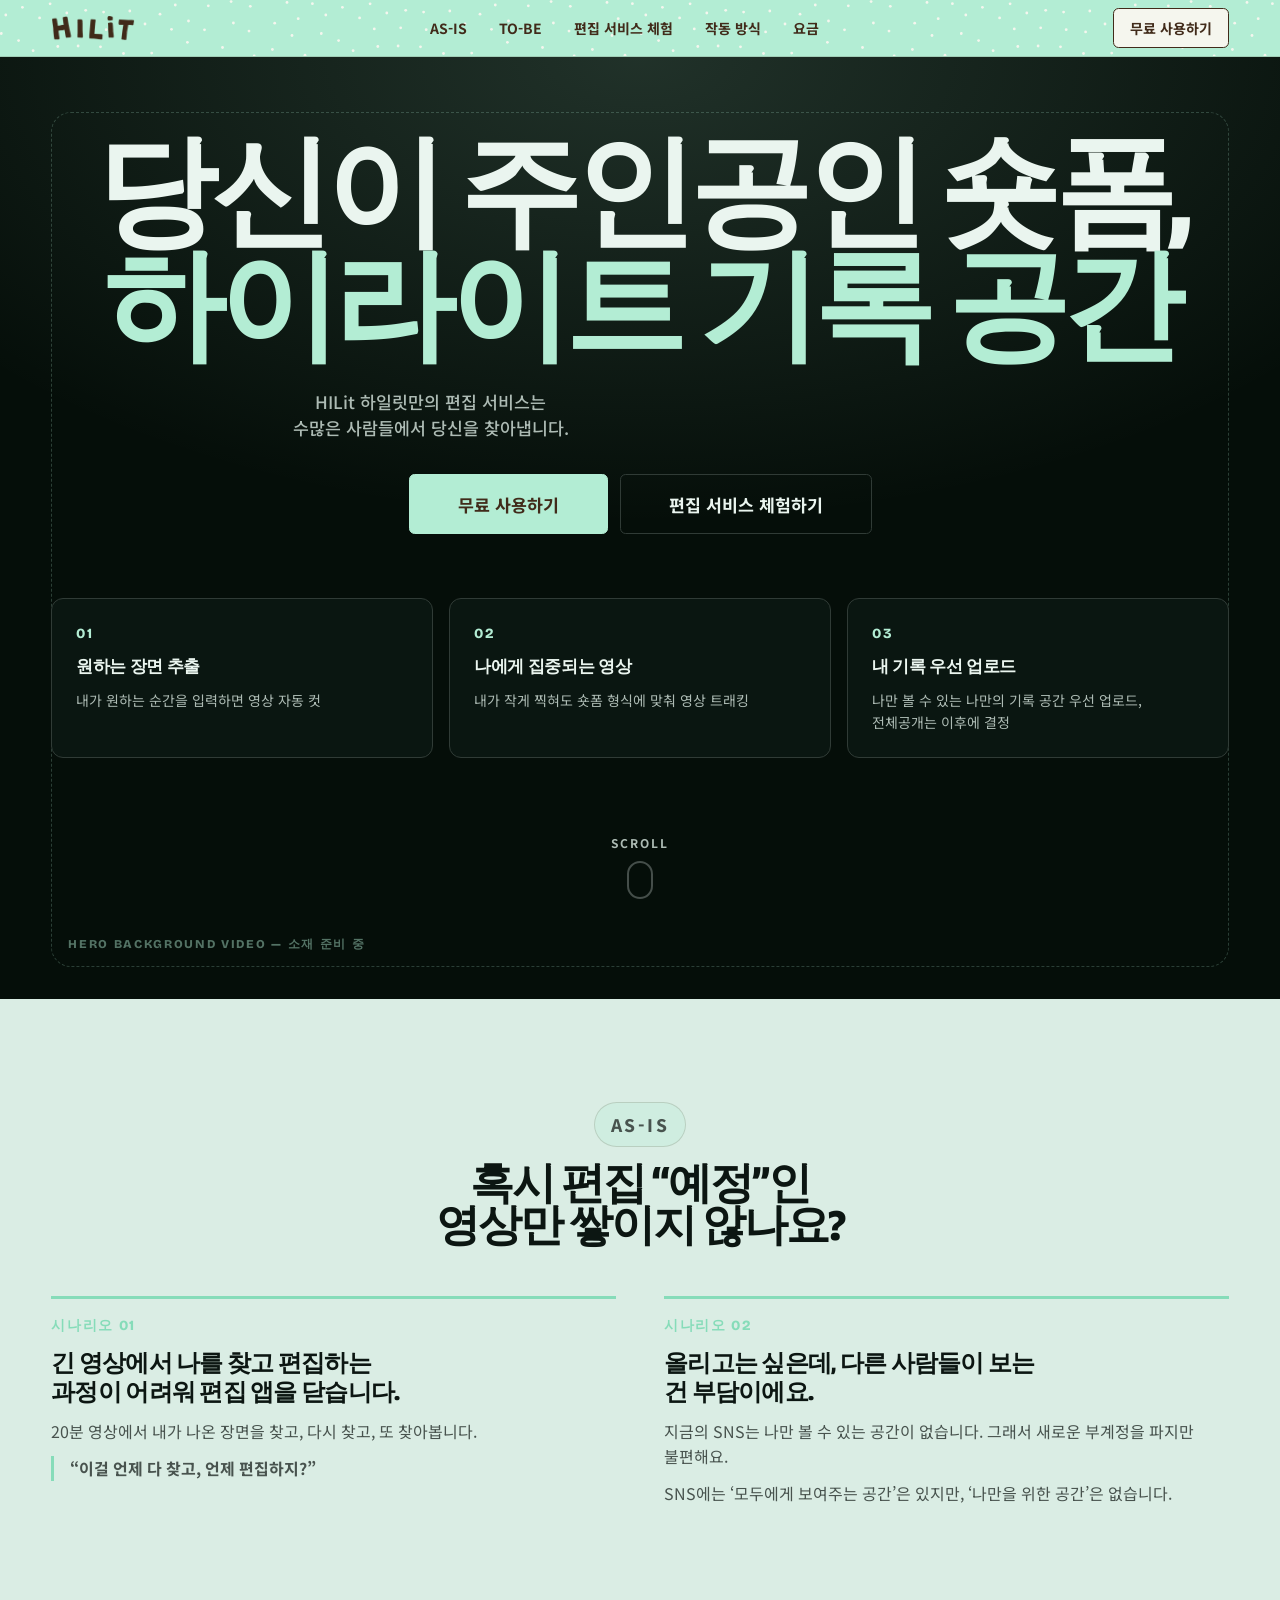
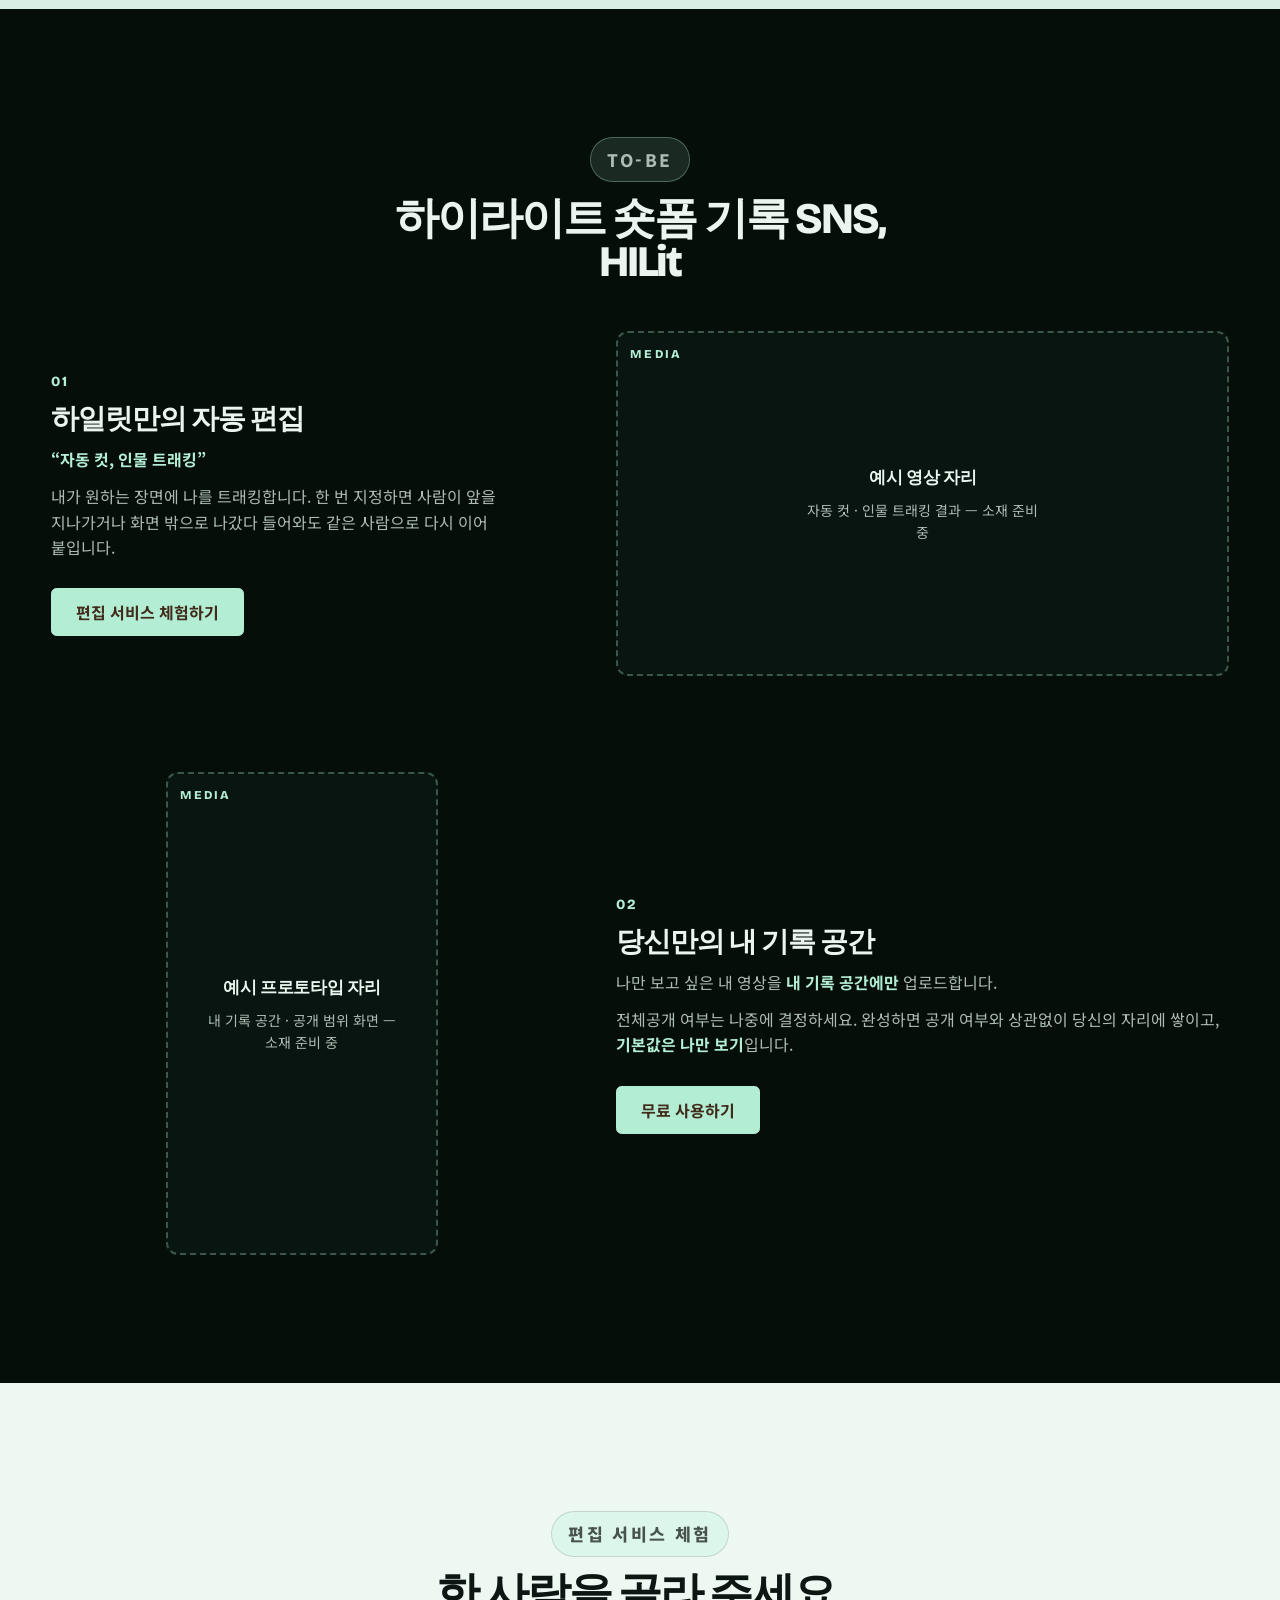
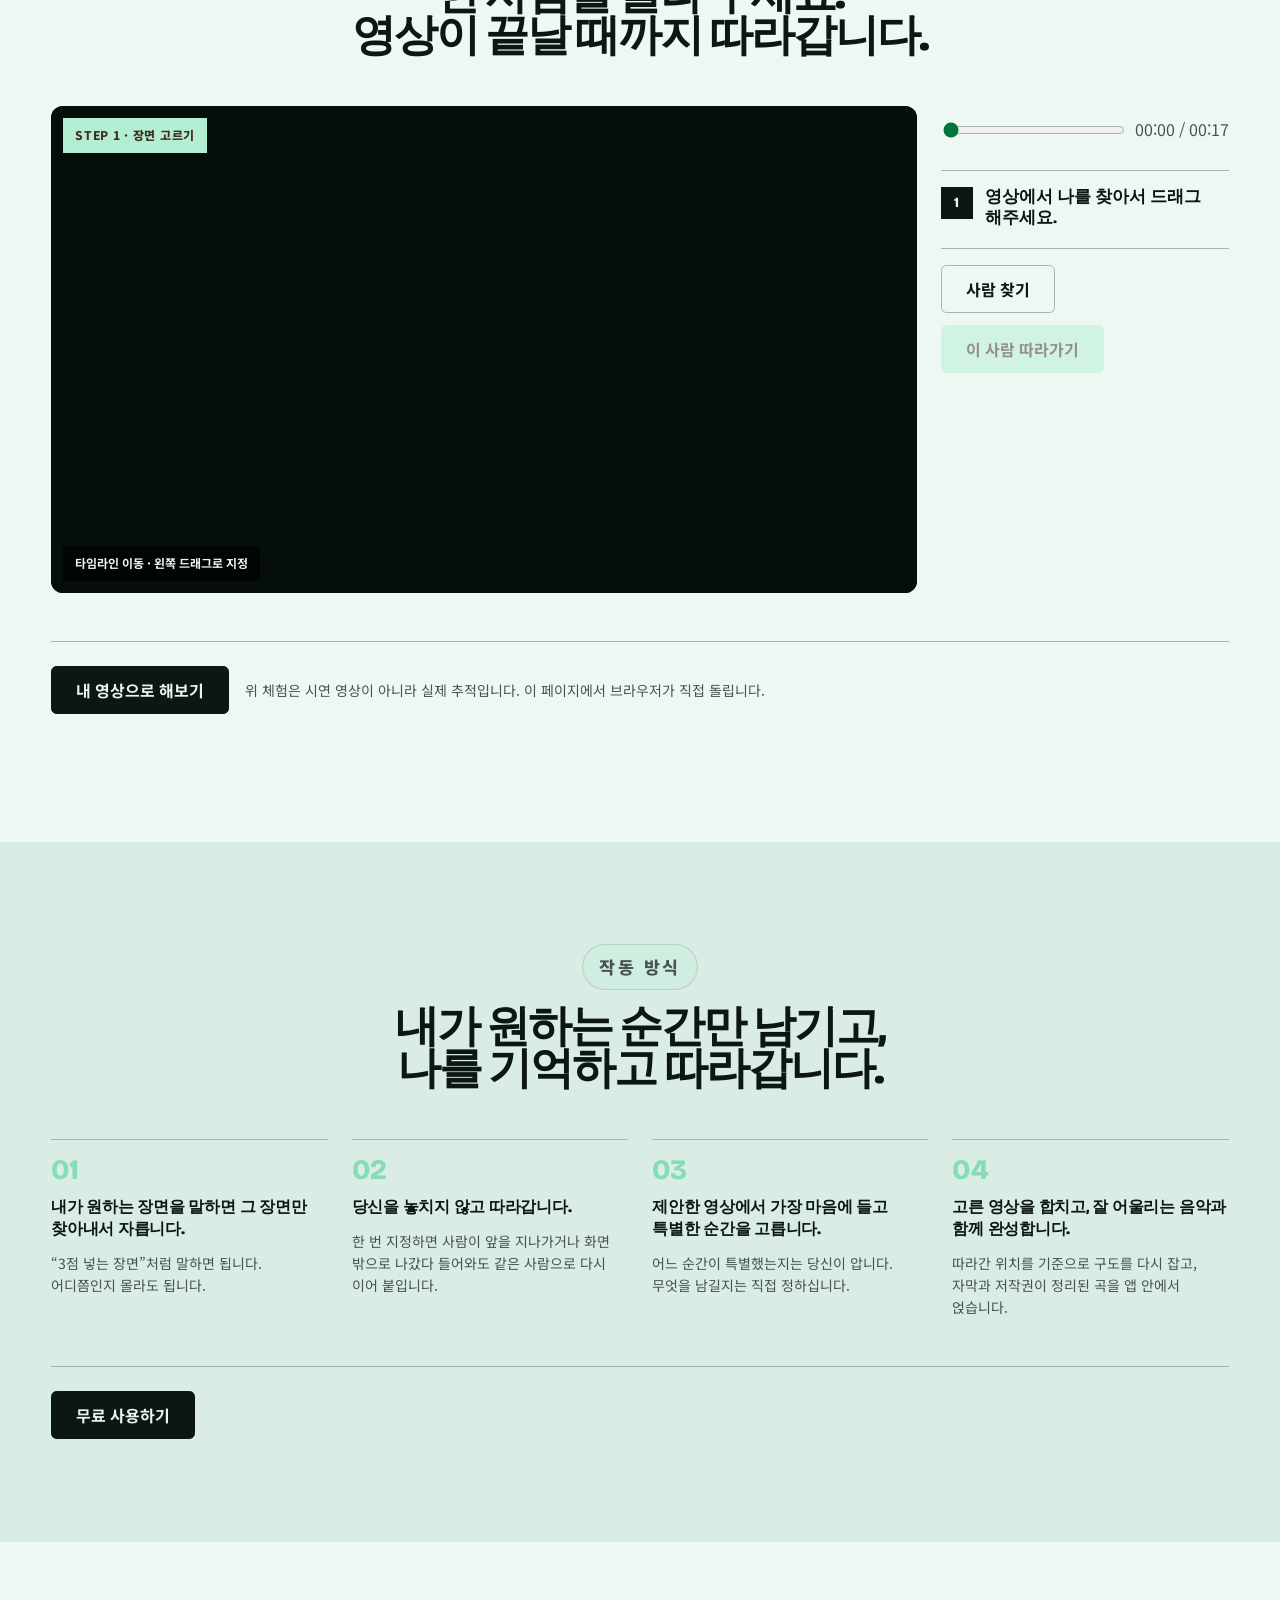
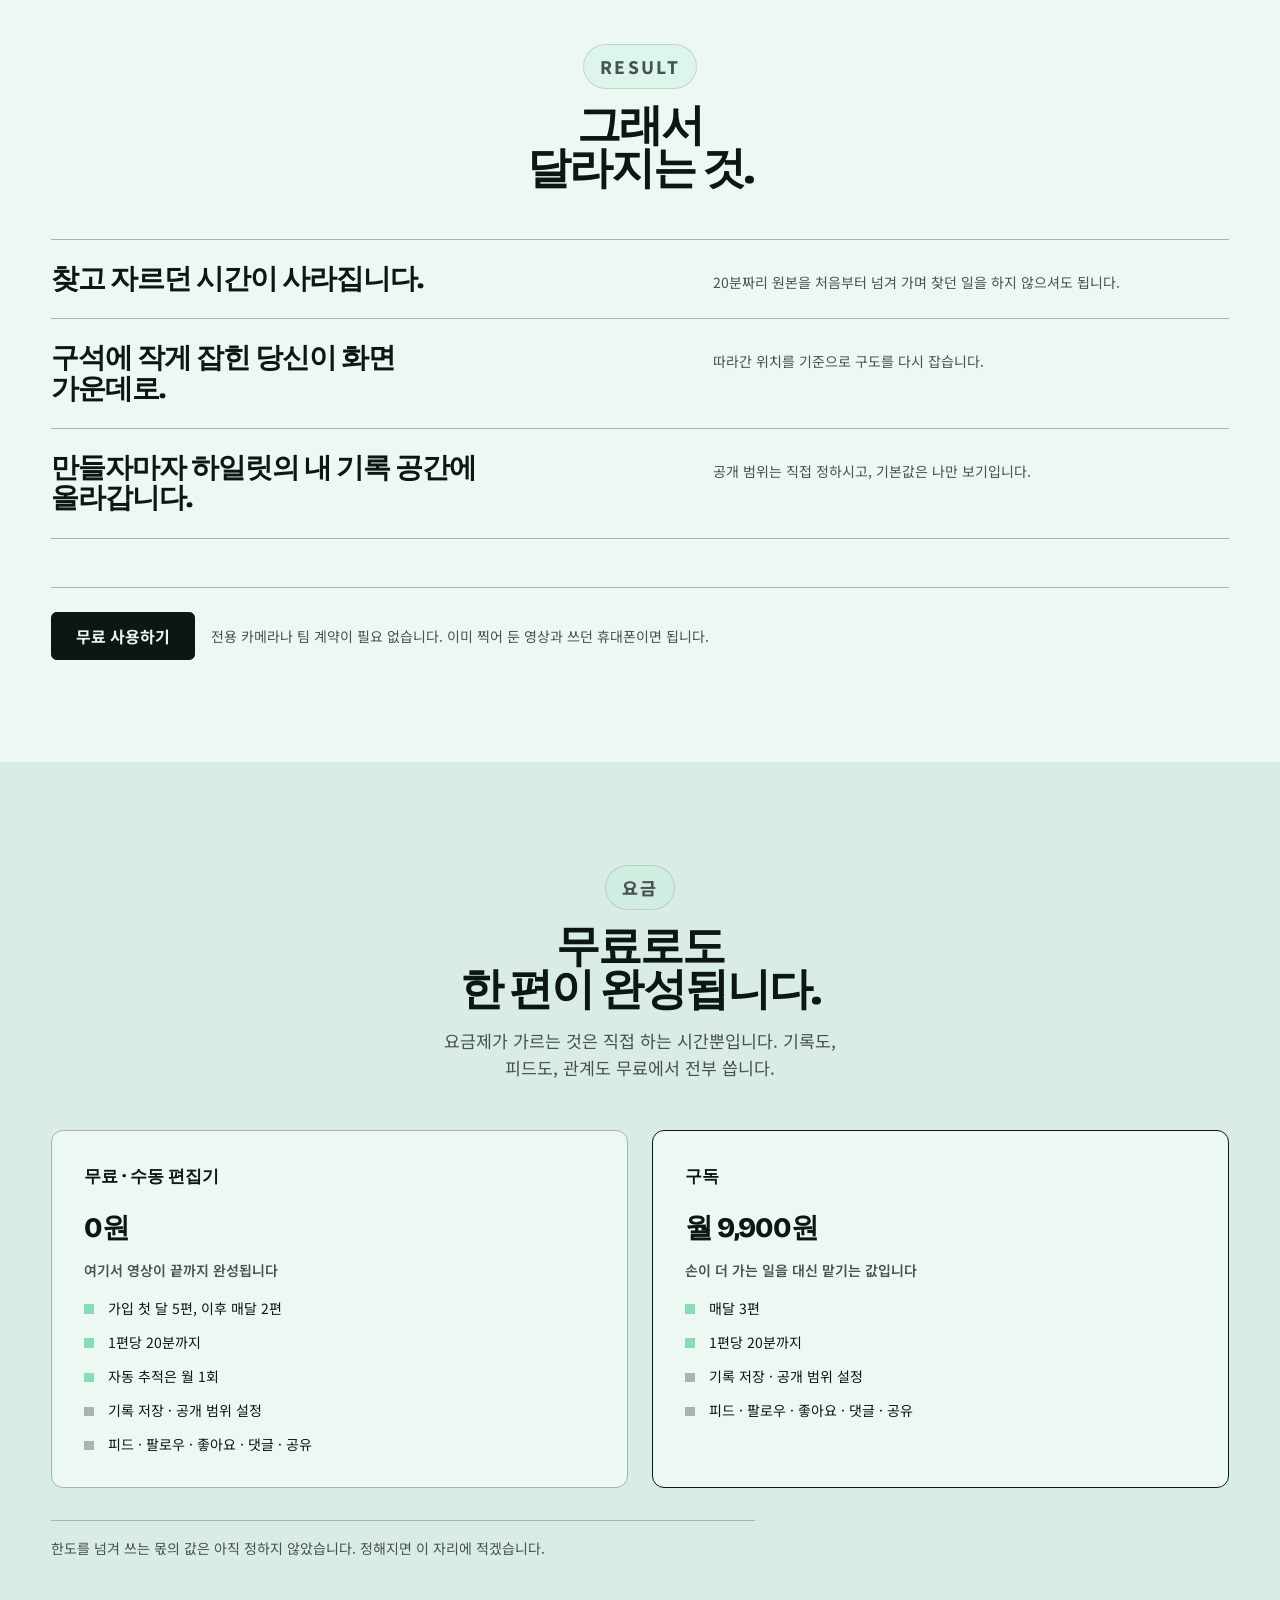
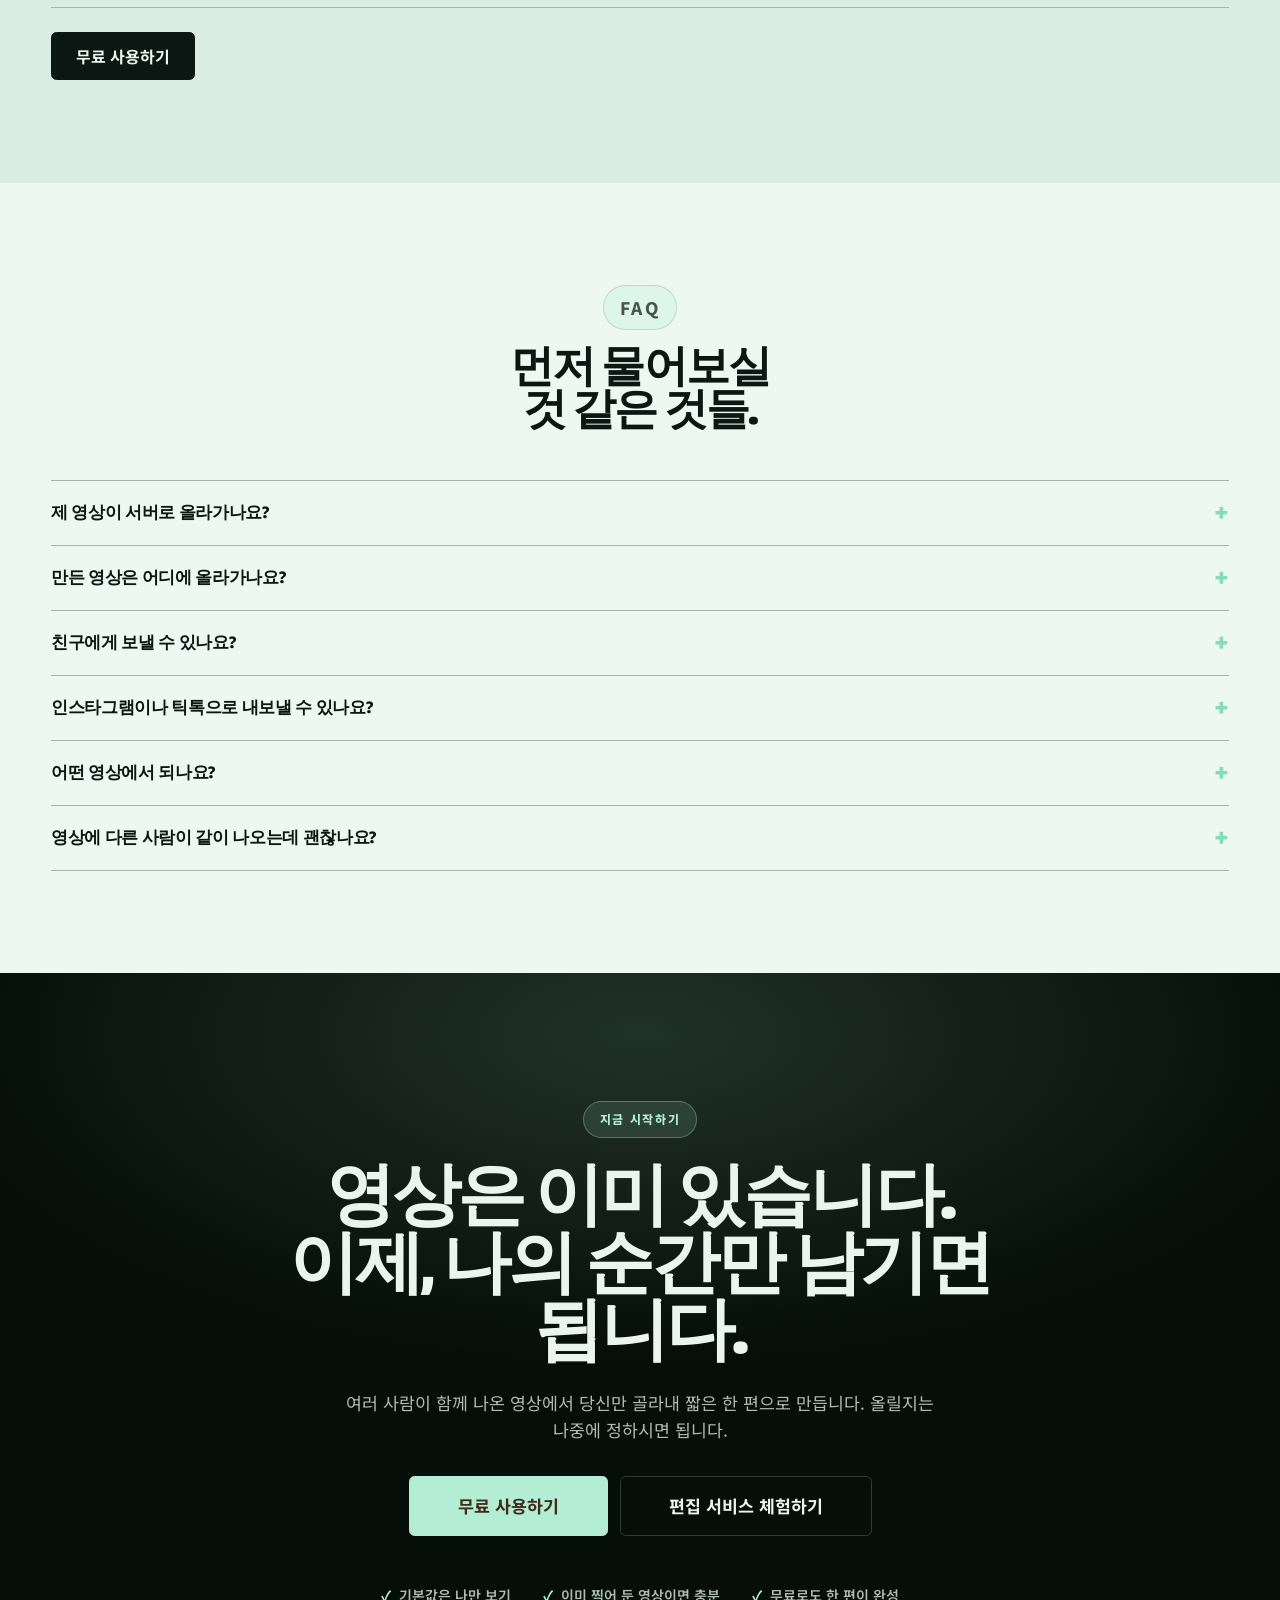
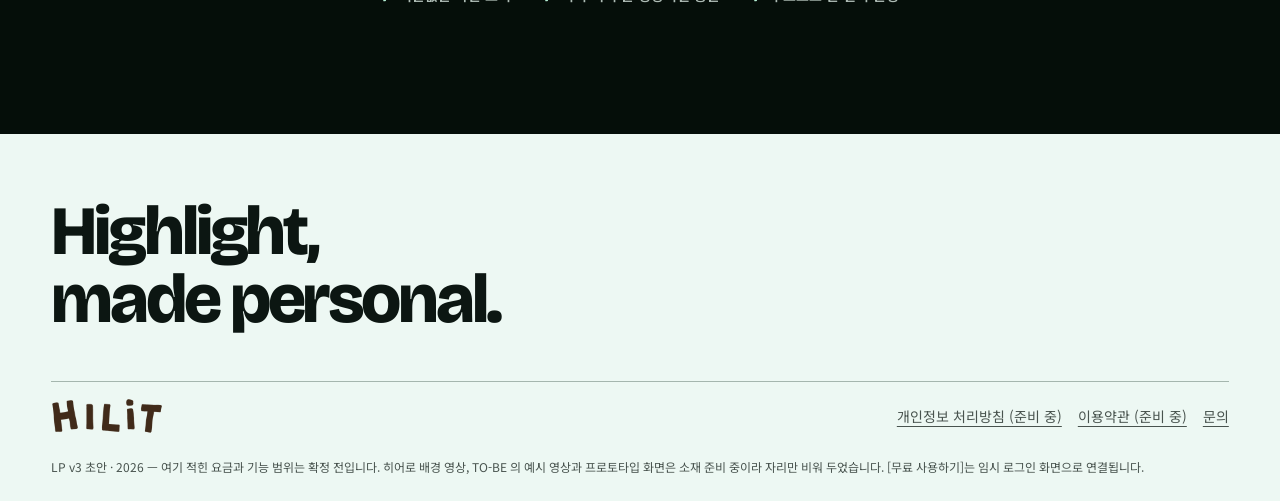
==== lp-v3.html @ cefd8258 "feat: 랜딩페이지를 AS-IS/TO-BE 흐름으로 다시 짠 v3 makersround.world 의 줄거리 순서를 가져와 lp-v3.html 을 새로 냈다. 히어로(헤드라인 ·" ====
<!doctype html>
<html lang="ko">
<head>
  <meta charset="utf-8">
  <meta name="viewport" content="width=device-width, initial-scale=1, viewport-fit=cover">
  <meta name="description" content="수많은 사람 속에서 당신을 찾아내 하이라이트 숏폼 한 편으로 만듭니다. 내 기록 공간에 먼저 남기고, 전체공개 여부는 나중에 정하세요.">
  <title>HILIT — 당신이 주인공인 숏폼, 하이라이트 기록 공간</title>
  <link rel="icon" href="assets/hilit-app-icon.png" type="image/png">
  <link rel="preconnect" href="https://fonts.googleapis.com">
  <link rel="preconnect" href="https://fonts.gstatic.com" crossorigin>
  <link href="https://fonts.googleapis.com/css2?family=Bricolage+Grotesque:opsz,wght@12..96,700;12..96,800&family=Noto+Sans+KR:wght@400;500;600;700&display=swap" rel="stylesheet">
  <link rel="stylesheet" href="tokens.css">
  <style>
    /* ══════════════════════════════════════════════════════════════════
       LP v3 — 줄거리를 makersround.world 의 흐름으로 다시 짰다.

       참조 흐름(원본)                     이 페이지
       ────────────────────────────────    ──────────────────────────────
       고정 헤더                            S0 내비
       히어로: 헤드라인 + CTA + 미니카드 3   S1 히어로 (동일 구조)
       고객 시나리오                        S2 AS-IS  ← 문제
       핵심 역량 (영상 + 카드)              S3 TO-BE  ← 답
       —                                    S4 직접 체험 데모 (하일릿 고유)
       단계별 솔루션                        S5 작동 방식 4단계
       —                                    S6 그래서 달라지는 것
       요금제                               S7 요금
       기업 소개                            S8 FAQ
       최종 CTA (가운데 정렬 큰 버튼)        S9 최종 CTA (동일 구조)
       푸터                                 S10 푸터

       🔴 애니메이션은 넣지 않는다 — 사용자 지시. 히어로 진입 모션 하나만
          남겼고(rise), 나머지는 hover/focus 상태 전환뿐이다.

       🔴 영상·사진이 들어갈 자리는 .media-slot 으로 비워 두었다.
          없는 증거를 그림으로 지어내지 않는다(계획서 §5 · N3 · T7).

       카피 제약은 계획서 §5 "카피 안전 체크리스트"를 따른다.
       특히 — 수치·소요시간·사용자수 금지(N3·T10·T11) · 절대성 주장 금지(N2)
       · 외부 내보내기 표현 금지(§3.2 ①) · 강제 9:16 표현 금지(F5a)
       · 인칭은 본문 "당신" / 버튼 "나"(T15).
       ══════════════════════════════════════════════════════════════════ */

    *, *::before, *::after { box-sizing: border-box; }
    html, body { margin: 0; overflow-x: clip; }
    html { scroll-behavior: smooth; background: var(--color-paper); }
    /* word-break: keep-all — 한국어는 기본값이면 음절 아무 데서나 끊긴다. 어절 단위로 묶어야 헤드라인이 읽힌다. */
    body { min-width: 320px; background: var(--color-paper); color: var(--color-ink); font-family: var(--font-body); line-height: 1.58; word-break: keep-all; overflow-wrap: break-word; text-rendering: optimizeLegibility; }
    img, video, canvas { display: block; max-width: 100%; }
    button, input, select, a { font: inherit; }
    button, input[type="range"] { cursor: pointer; }
    a { color: inherit; }
    [hidden] { display: none !important; }
    :focus-visible { outline: 3px solid var(--color-focus); outline-offset: 3px; }
    ::selection { background: var(--color-accent); color: var(--color-accent-ink); }
    .skip-link { position: fixed; inset-block-start: var(--space-3); inset-inline-start: var(--space-3); z-index: var(--z-overlay); transform: translateY(-180%); padding: var(--space-3) var(--space-4); background: var(--color-accent); color: var(--color-accent-ink); font-weight: 700; }
    .skip-link:focus { transform: none; }
    .shell { width: min(100%, var(--content-max)); margin-inline: auto; padding-inline: var(--page-gutter); }

    /* ── 공통 타이포 ────────────────────────────────────────────────── */
    .h-slab { min-width: 0; margin: 0; font-family: var(--font-display); font-size: var(--text-2xl); font-weight: 800; line-height: .98; letter-spacing: -.045em; }
    .lede { max-width: 40rem; margin: var(--space-5) 0 0; color: var(--color-muted); font-size: var(--text-lg); }
    .on-dark .lede { color: var(--color-light-muted); }
    .section { padding-block: var(--space-section); }
    .section--compact { padding-block: var(--space-section-compact); }
    .on-dark { background: var(--color-dark); color: var(--color-light); }
    .on-paper-2 { background: var(--color-paper-2); }

    /* 칩 — 참조 페이지의 라운드 배지 자리. 섹션이 무엇인지 한 낱말로 먼저 말한다. */
    .chip { display: inline-flex; align-items: center; gap: var(--space-2); margin: 0 0 var(--space-5); padding: var(--space-2) var(--space-4); border: var(--rule) solid var(--color-accent-rule); border-radius: 999px; background: var(--color-accent-soft); color: var(--color-accent-ink); font-size: var(--text-xs); font-weight: 800; letter-spacing: .14em; }
    .on-dark .chip { border-color: oklch(90% 0.069 166 / .32); background: oklch(90% 0.069 166 / .12); color: var(--color-accent); }

    .section-head { display: grid; gap: var(--space-4); margin-block-end: var(--space-7); }
    .section-head .h-slab { max-width: 22ch; font-size: clamp(2rem, 3.4vw, 3.9rem); }
    .section-head:not(:has(p)) { margin-block-end: var(--space-6); }
    .section-head p { max-width: 36rem; margin: 0; color: var(--color-muted); font-size: var(--text-lg); }
    .on-dark .section-head p { color: var(--color-light-muted); }
    /* 가운데 정렬 헤드 — 참조 페이지가 섹션 도입부에 쓰는 리듬 그대로. */
    .section-head--center { justify-items: center; text-align: center; }
    .section-head--center .h-slab { max-width: 24ch; margin-inline: auto; }
    .section-head--center p { max-width: 42ch; margin-inline: auto; }

    .note { max-width: 44rem; margin: var(--space-6) 0 0; padding-block-start: var(--space-4); border-block-start: var(--rule) solid var(--color-rule); color: var(--color-muted); font-size: var(--text-sm); }
    .on-dark .note { border-block-start-color: var(--color-ink-2); color: var(--color-light-muted); }

    /* ── 미디어 자리 ──────────────────────────────────────────────────
       🔴 영상·사진이 아직 없다. 채우기 전까지 무엇이 들어갈 자리인지만 적는다.
          그럴듯한 목업으로 대신 채우지 않는다 — 없는 증거를 지어내는 것이 된다(N3). */
    .media-slot { position: relative; display: grid; place-content: center; gap: var(--space-2); aspect-ratio: var(--slot-ratio, 16 / 9); padding: var(--space-6); border: 2px dashed var(--color-rule); border-radius: var(--radius-md); background: var(--color-paper-2); text-align: center; }
    .on-dark .media-slot { border-color: oklch(90% 0.069 166 / .3); background: oklch(21% 0.022 165 / .55); }
    .media-slot::before { content: "MEDIA"; position: absolute; inset-block-start: var(--space-3); inset-inline-start: var(--space-3); color: var(--color-muted); font-family: var(--font-display); font-size: var(--text-xs); font-weight: 800; letter-spacing: .18em; }
    .on-dark .media-slot::before { color: var(--color-accent); }
    .media-slot strong { max-width: 24ch; margin-inline: auto; font-family: var(--font-display); font-size: var(--text-lg); font-weight: 800; letter-spacing: -.02em; }
    .media-slot span { max-width: 30ch; margin-inline: auto; color: var(--color-muted); font-size: var(--text-sm); }
    .on-dark .media-slot span { color: var(--color-light-muted); }
    .media-slot--portrait { --slot-ratio: 9 / 16; width: min(100%, 17rem); margin-inline: auto; }

    /* ── 버튼 ─────────────────────────────────────────────────────── */
    .nav-action, .btn { display: inline-flex; align-items: center; justify-content: center; min-height: 3rem; padding-inline: var(--space-5); border: var(--rule) solid var(--color-ink); border-radius: var(--radius-sm); background: var(--color-ink); color: var(--color-light); font-weight: 700; line-height: 1; text-decoration: none; white-space: nowrap; transition: background-color var(--dur-short) var(--ease-out), color var(--dur-short) var(--ease-out), transform var(--dur-micro) var(--ease-out); }
    .btn-mint { border-color: var(--color-accent); background: var(--color-accent); color: var(--color-accent-ink); }
    .btn-ghost { border-color: var(--color-rule); background: var(--color-clear); color: var(--color-ink); }
    .btn-dark-ghost { border-color: var(--color-ink-2); background: var(--color-clear); color: var(--color-light); }
    .btn-lg { min-height: 3.75rem; padding-inline: var(--space-7); font-size: var(--text-lg); }
    .btn:active, .nav-action:active { transform: translateY(1px); }
    .btn:disabled { opacity: .5; cursor: not-allowed; }
    .cta-row { display: flex; flex-wrap: wrap; align-items: center; gap: var(--space-3); margin-block-start: var(--space-6); }
    .cta-row--center { justify-content: center; }
    .cta-tail { display: flex; flex-wrap: wrap; align-items: center; gap: var(--space-4); margin-block-start: var(--space-7); padding-block-start: var(--space-5); border-block-start: var(--rule) solid var(--color-rule); }
    .on-dark .cta-tail { border-block-start-color: var(--color-ink-2); }
    .cta-tail p { margin: 0; max-width: 34rem; color: var(--color-muted); font-size: var(--text-sm); }
    .on-dark .cta-tail p { color: var(--color-light-muted); }

    /* ── S0 내비 — 로고 카드. 민트 바탕에 크림 땡땡이. ───────────────── */
    .site-nav { position: fixed; inset: 0 0 auto; z-index: var(--z-nav); background: var(--color-accent); color: var(--color-accent-ink); border-block-end: var(--rule) solid var(--color-accent-rule); }
    .site-nav::before { content: ""; position: absolute; inset: 0; z-index: 0; background: var(--color-dot); -webkit-mask: url("assets/dot-pattern.svg") 0 0 / 320px 80px repeat; mask: url("assets/dot-pattern.svg") 0 0 / 320px 80px repeat; pointer-events: none; }
    .nav-inner { position: relative; z-index: 1; min-height: var(--nav-height); display: grid; grid-template-columns: auto 1fr; align-items: center; gap: var(--space-4); }
    .brand { display: inline-flex; align-items: center; min-width: 0; min-height: 2.5rem; text-decoration: none; }
    .brand img { width: var(--brand-size); height: auto; }
    .nav-links { display: none; justify-self: center; align-items: center; gap: var(--space-6); }
    .nav-links a { display: inline-flex; align-items: center; min-height: 2.5rem; color: var(--color-accent-ink); font-size: var(--text-sm); font-weight: 700; line-height: 1; text-decoration: none; white-space: nowrap; }
    .nav-action { justify-self: end; min-height: 2.5rem; padding-inline: var(--space-4); border-color: var(--color-accent-ink); background: var(--color-dot); color: var(--color-accent-ink); font-size: var(--text-sm); }

    /* ── S1 히어로 ───────────────────────────────────────────────────
       참조 페이지 구조 그대로 — 배경 영상 / 가운데 정렬 헤드라인 /
       CTA 2개 / 미니 카드 3장 / 스크롤 안내. */
    .hero { position: relative; margin-block-start: var(--nav-height); overflow: clip; background: var(--color-dark); color: var(--color-light); isolation: isolate; }
    .hero::before { content: ""; position: absolute; inset: 0; z-index: -2; background: radial-gradient(110% 80% at 50% 0%, oklch(90% 0.069 166 / .16), transparent 62%); }
    /* 히어로 배경 영상 자리 — 계획서 §1.4 B안 편집본이 나오기 전까지 비워 둔다.
       테두리만 그어 어디가 영상 자리인지 보이게 하고, 가짜 프레임을 깔지 않는다. */
    .hero-bg-slot { position: absolute; inset: var(--nav-height) var(--page-gutter) var(--space-6); z-index: -1; border: var(--rule) dashed oklch(90% 0.069 166 / .22); border-radius: var(--radius-lg); pointer-events: none; }
    .hero-bg-slot::after { content: "HERO BACKGROUND VIDEO — 소재 준비 중"; position: absolute; inset-block-end: var(--space-3); inset-inline-start: var(--space-4); color: oklch(90% 0.069 166 / .45); font-family: var(--font-display); font-size: var(--text-xs); font-weight: 800; letter-spacing: .14em; }
    /* experience.js 의 데이터 절약 분기가 이 둘을 참조한다. 요소만 남긴다. */
    .hero-video, .hero-poster { display: none; }
    .hero-inner { min-height: clamp(40rem, 88dvh, 58rem); display: flex; flex-direction: column; align-items: center; justify-content: center; gap: var(--space-8); padding-block: calc(var(--space-hero-top) + var(--space-6)) var(--space-hero-bottom); text-align: center; }
    .hero h1 { min-width: 0; max-width: 20ch; margin: 0; font-family: var(--font-display); font-size: var(--text-hero); font-weight: 800; line-height: .94; letter-spacing: -.055em; animation: rise var(--dur-long) var(--ease-out) both; }
    .hero h1 em { color: var(--color-accent); font-style: normal; }
    .hero-sub { max-width: 42rem; margin: var(--space-5) 0 0; color: var(--color-light-muted); font-size: var(--text-lg); font-weight: 500; line-height: 1.55; }
    @keyframes rise { from { opacity: 0; transform: translateY(12px); } to { opacity: 1; transform: none; } }

    /* 히어로 미니 카드 3장 — 제품이 하는 일 세 가지. */
    .hero-cards { display: grid; gap: var(--space-4); width: 100%; margin: 0; padding: 0; list-style: none; text-align: start; }
    .hero-card { display: grid; gap: var(--space-2); align-content: start; padding: var(--space-5); border: var(--rule) solid var(--color-ink-2); border-radius: var(--radius-md); background: oklch(21% 0.022 165 / .6); }
    .hero-card b { color: var(--color-accent); font-family: var(--font-display); font-size: var(--text-sm); font-weight: 800; letter-spacing: .12em; }
    .hero-card h2 { margin: 0; font-family: var(--font-display); font-size: var(--text-lg); font-weight: 800; letter-spacing: -.02em; }
    .hero-card p { margin: 0; color: var(--color-light-muted); font-size: var(--text-sm); }

    .scroll-cue { display: grid; justify-items: center; gap: var(--space-2); color: var(--color-light-muted); font-size: var(--text-xs); font-weight: 700; letter-spacing: .16em; }
    .scroll-cue::after { content: ""; width: 1.6rem; height: 2.4rem; border: 2px solid oklch(96% 0.014 165 / .28); border-radius: 999px; }

    /* ── S2 AS-IS ───────────────────────────────────────────────────
       T10 확정 — Pain 은 수치가 아니라 행동으로 적는다.
       T9 확정 — "부계정"을 직접 쓰되 플랫폼명을 붙이거나 판단하지 않는다. */
    .cards-2 { display: grid; gap: var(--space-6); margin-block-start: var(--space-7); }
    .pain { display: grid; gap: var(--space-3); align-content: start; padding-block-start: var(--space-4); border-block-start: 3px solid var(--color-accent-strong); }
    .on-dark .pain { border-block-start-color: var(--color-accent); }
    .pain-no { color: var(--color-accent-strong); font-family: var(--font-display); font-size: var(--text-sm); font-weight: 800; letter-spacing: .12em; }
    .on-dark .pain-no { color: var(--color-accent); }
    .pain h3 { margin: 0; max-width: 24ch; font-family: var(--font-display); font-size: clamp(1.25rem, 1.9vw, 1.75rem); font-weight: 800; line-height: 1.18; letter-spacing: -.03em; }
    .pain p { margin: 0; color: var(--color-muted); font-size: var(--text-base); }
    .on-dark .pain p { color: var(--color-light-muted); }
    /* 사용자가 스스로에게 하는 말. 본문과 목소리가 다르므로 눈으로도 갈라 둔다. */
    .scenario-quote { padding-inline-start: var(--space-4); border-inline-start: 3px solid var(--color-accent-strong); color: var(--color-ink); font-size: var(--text-lg); font-weight: 700; }
    .on-dark .scenario-quote { border-inline-start-color: var(--color-accent); color: var(--color-light); }

    /* ── S3 TO-BE — 참조 페이지의 "핵심 역량" 자리. 카피 + 미디어 2단. ── */
    .tobe { display: grid; gap: var(--space-9); margin-block-start: var(--space-7); }
    .tobe-block { display: grid; gap: var(--space-6); align-items: center; }
    .tobe-copy { display: grid; gap: var(--space-3); align-content: start; }
    .tobe-copy .pain-no { margin: 0; }
    .tobe-copy h3 { margin: 0; max-width: 18ch; font-family: var(--font-display); font-size: var(--text-xl); font-weight: 800; line-height: 1.06; letter-spacing: -.035em; }
    .tobe-copy p { margin: 0; color: var(--color-light-muted); }
    .tobe-copy em { color: var(--color-accent); font-style: normal; font-weight: 700; }
    .tobe-copy .cta-row { margin-block-start: var(--space-4); }

    /* ── S4 직접 체험 데모 — 지금 가진 증거 중 가장 강한 것(E-1). ────── */
    .demo-wrap { display: grid; gap: var(--space-5); min-width: 0; }
    .demo-stage { position: relative; aspect-ratio: 16 / 9; min-width: 0; overflow: hidden; background: var(--color-dark); border-radius: var(--radius-md); }
    .demo-stage canvas, .demo-stage video, .demo-stage img { position: absolute; inset: 0; width: 100%; height: 100%; object-fit: contain; background: var(--color-dark); }
    #trackingCanvas { cursor: crosshair; touch-action: none; }
    #candidateLayer { position: absolute; inset: 0; z-index: var(--z-content); pointer-events: none; }
    .candidate-btn { position: absolute; min-width: 44px; min-height: 44px; padding: 0; pointer-events: auto; border: 3px solid var(--color-accent); background: var(--color-clear); color: var(--color-accent-ink); transition: background-color var(--dur-short) var(--ease-out); }
    .candidate-btn::after { content: attr(data-label); position: absolute; inset-block-start: -3px; inset-inline-start: -3px; padding: var(--space-1) var(--space-2); background: var(--color-accent); color: var(--color-accent-ink); font-size: var(--text-xs); font-weight: 800; line-height: 1; }
    .candidate-btn[aria-pressed="true"] { background: var(--color-accent-soft); }
    .candidate-btn:disabled { opacity: .5; cursor: not-allowed; }
    .stage-badge { position: absolute; inset-block-start: var(--space-3); inset-inline-start: var(--space-3); z-index: var(--z-content); padding: var(--space-2) var(--space-3); background: var(--color-accent); color: var(--color-accent-ink); font-size: var(--text-xs); font-weight: 800; letter-spacing: .06em; pointer-events: none; }
    .stage-note { position: absolute; inset-block-end: var(--space-3); inset-inline-start: var(--space-3); z-index: var(--z-content); margin: 0; padding: var(--space-2) var(--space-3); background: var(--color-overlay-heavy); color: var(--color-light); font-size: var(--text-xs); font-weight: 700; pointer-events: none; }
    .reticle { position: absolute; z-index: var(--z-content); border: 3px solid var(--color-accent); pointer-events: none; }
    .demo-console { display: grid; gap: var(--space-4); align-content: start; }
    .scrub-row { display: grid; grid-template-columns: minmax(0, 1fr) auto; align-items: center; gap: var(--space-3); }
    .scrubber { width: 100%; min-height: 44px; accent-color: var(--color-focus); }
    .timecode { min-width: 5.5rem; text-align: end; color: var(--color-muted); font-variant-numeric: tabular-nums; }
    .status { display: grid; grid-template-columns: auto minmax(0, 1fr); gap: var(--space-3); min-height: 4.5rem; padding-block: var(--space-4); border-block: var(--rule) solid var(--color-rule); }
    .status-mark { display: inline-flex; align-items: center; justify-content: center; width: 2rem; height: 2rem; background: var(--color-ink); color: var(--color-light); font-family: var(--font-display); font-size: var(--text-sm); font-weight: 800; }
    .status-text strong, .status-text span { display: block; }
    .status-text strong { font-family: var(--font-display); font-size: var(--text-lg); line-height: 1.2; }
    .status-text span { margin-block-start: var(--space-1); color: var(--color-muted); font-size: var(--text-sm); }
    .progress { height: .35rem; background: var(--color-paper-3); overflow: hidden; }
    .progress span { display: block; width: 100%; height: 100%; background: var(--color-accent-strong); transform: scaleX(0); transform-origin: left center; }
    .demo-actions, .playback-actions { display: flex; flex-wrap: wrap; gap: var(--space-3); }
    .mode-switch { display: grid; grid-template-columns: minmax(0, 1fr) minmax(0, 1fr); border: var(--rule) solid var(--color-rule); }
    .mode-switch button { min-height: 3rem; border: 0; background: var(--color-clear); color: var(--color-muted); font-weight: 700; white-space: nowrap; }
    .mode-switch button[aria-pressed="true"] { background: var(--color-ink); color: var(--color-light); }
    .mode-switch button:disabled { opacity: .5; cursor: not-allowed; }
    .result-line { margin: 0; color: var(--color-muted); font-size: var(--text-sm); font-variant-numeric: tabular-nums; }
    .error-box { margin: 0; padding: var(--space-3); background: var(--color-error-light); color: var(--color-error); font-size: var(--text-sm); font-weight: 700; }

    /* ── S5 작동 방식 ─────────────────────────────────────────────── */
    .steps { display: grid; gap: var(--space-5); margin-block-start: var(--space-7); counter-reset: step; padding: 0; list-style: none; }
    .steps li { counter-increment: step; display: grid; gap: var(--space-3); align-content: start; padding-block-start: var(--space-4); border-block-start: var(--rule) solid var(--color-rule); }
    .steps li::before { content: "0" counter(step); color: var(--color-accent-strong); font-family: var(--font-display); font-size: var(--text-xl); font-weight: 800; line-height: 1; letter-spacing: -.03em; }
    .steps h3 { margin: 0; font-family: var(--font-display); font-size: clamp(1.02rem, 1.15vw, 1.2rem); font-weight: 800; line-height: 1.35; letter-spacing: -.015em; }
    .steps p { margin: 0; color: var(--color-muted); font-size: var(--text-sm); }

    /* ── S6 그래서 달라지는 것 ─────────────────────────────────────── */
    .result-list { display: grid; gap: 0; margin: var(--space-7) 0 0; padding: 0; list-style: none; }
    .result-list li { display: grid; gap: var(--space-2); padding-block: var(--space-5); border-block-start: var(--rule) solid var(--color-rule); }
    .result-list li:last-child { border-block-end: var(--rule) solid var(--color-rule); }
    .result-list strong { max-width: 24ch; font-family: var(--font-display); font-size: var(--text-xl); font-weight: 800; line-height: 1.08; letter-spacing: -.035em; }
    .result-list span { color: var(--color-muted); font-size: var(--text-sm); }

    /* ── S7 요금 ─────────────────────────────────────────────────── */
    .plans { display: grid; gap: var(--space-5); margin-block-start: var(--space-7); }
    .plan { display: grid; gap: var(--space-4); align-content: start; padding: var(--space-6); border: var(--rule) solid var(--color-rule); border-radius: var(--radius-md); background: var(--color-paper); }
    .plan--paid { border-color: var(--color-ink); }
    .plan-name { margin: 0; font-family: var(--font-display); font-size: var(--text-lg); font-weight: 800; }
    .plan-price { margin: 0; font-family: var(--font-display); font-size: var(--text-xl); font-weight: 800; letter-spacing: -.04em; }
    .plan-price small { display: block; margin-block-start: var(--space-2); color: var(--color-muted); font-family: var(--font-body); font-size: var(--text-sm); font-weight: 600; letter-spacing: normal; }
    .plan ul { display: grid; gap: var(--space-3); margin: 0; padding: 0; list-style: none; font-size: var(--text-sm); }
    .plan li { position: relative; padding-inline-start: var(--space-5); }
    .plan li::before { content: ""; position: absolute; inset-inline-start: 0; inset-block-start: .55em; width: .6rem; height: .6rem; background: var(--color-accent-strong); }
    .plan li[data-shared]::before { background: var(--color-rule); }

    /* ── S8 FAQ ──────────────────────────────────────────────────── */
    .faq { display: grid; gap: 0; margin-block-start: var(--space-7); }
    .faq details { border-block-start: var(--rule) solid var(--color-rule); }
    .faq details:last-of-type { border-block-end: var(--rule) solid var(--color-rule); }
    .faq summary { display: flex; align-items: center; justify-content: space-between; gap: var(--space-4); min-height: 4rem; padding-block: var(--space-4); cursor: pointer; font-family: var(--font-display); font-size: var(--text-lg); font-weight: 800; letter-spacing: -.02em; list-style: none; }
    .faq summary::-webkit-details-marker { display: none; }
    .faq summary::after { content: "+"; flex: none; color: var(--color-accent-strong); font-size: var(--text-xl); line-height: 1; }
    .faq details[open] summary::after { content: "\2013"; }
    .faq p { margin: 0 0 var(--space-5); max-width: 46rem; color: var(--color-muted); }

    /* ── S9 최종 CTA — 참조 페이지처럼 가운데 정렬 한 덩어리. ────────── */
    .final { position: relative; overflow: clip; text-align: center; }
    .final::before { content: ""; position: absolute; inset: 0; z-index: 0; background: radial-gradient(90% 70% at 50% 8%, oklch(90% 0.069 166 / .16), transparent 62%); }
    .final .shell { position: relative; z-index: 1; display: grid; justify-items: center; }
    .final h2 { max-width: 18ch; font-size: var(--text-2xl); }
    .final .lede { margin-inline: auto; }
    .checks { display: flex; flex-wrap: wrap; justify-content: center; gap: var(--space-3) var(--space-6); margin: var(--space-7) 0 0; padding: 0; list-style: none; color: var(--color-light-muted); font-size: var(--text-sm); font-weight: 600; }
    .checks li { display: inline-flex; align-items: center; gap: var(--space-2); }
    .checks li::before { content: "\2713"; color: var(--color-accent); font-weight: 800; }

    /* ── S10 푸터 ────────────────────────────────────────────────── */
    .footer { padding-block: var(--space-8) var(--space-5); background: var(--color-paper); }
    .footer-line { max-width: 20ch; margin: 0; font-family: var(--font-display); font-size: var(--text-2xl); font-weight: 800; line-height: .98; letter-spacing: -.045em; }
    .footer-meta { display: flex; flex-wrap: wrap; align-items: center; justify-content: space-between; gap: var(--space-4); margin-block-start: var(--space-7); padding-block-start: var(--space-4); border-block-start: var(--rule) solid var(--color-rule); color: var(--color-muted); font-size: var(--text-sm); }
    .footer-meta img { width: 7rem; height: auto; }
    .footer-links { display: flex; flex-wrap: wrap; gap: var(--space-4); }
    .footer-links a { text-underline-offset: .25em; }
    .draft-flag { margin: var(--space-5) 0 0; color: var(--color-muted); font-size: var(--text-xs); }

    @media (hover: hover) and (pointer: fine) {
      .nav-links a:hover { color: var(--color-focus); }
      .nav-action:hover, .btn:hover { transform: translateY(-1px); }
      .btn-mint:hover { background: var(--color-accent-strong); }
      .btn-ghost:hover { background: var(--color-paper-3); }
      .btn-dark-ghost:hover { background: var(--color-dark-2); }
      .candidate-btn:hover { background: var(--color-accent-soft); }
      .mode-switch button:hover { background: var(--color-paper-3); color: var(--color-ink); }
      .faq summary:hover { color: var(--color-focus); }
    }
    @media (min-width: 40rem) {
      .section-head:not(.section-head--center) { grid-template-columns: minmax(0, 1.35fr) minmax(17rem, .65fr); align-items: end; }
      .hero-cards { grid-template-columns: repeat(3, minmax(0, 1fr)); }
      .cards-2 { grid-template-columns: repeat(2, minmax(0, 1fr)); gap: var(--space-7); }
      .steps { grid-template-columns: repeat(2, minmax(0, 1fr)); }
      .plans { grid-template-columns: repeat(2, minmax(0, 1fr)); }
    }
    @media (min-width: 60rem) {
      .nav-inner { grid-template-columns: auto 1fr auto; }
      .nav-links { display: flex; }
      .tobe-block { grid-template-columns: minmax(0, .9fr) minmax(0, 1.1fr); gap: var(--space-8); }
      .tobe-block--flip .tobe-copy { order: 2; }
      .tobe-block--flip .tobe-media { order: 1; }
      .demo-wrap { grid-template-columns: minmax(0, 1.55fr) minmax(18rem, .45fr); align-items: start; }
      .demo-console { position: sticky; top: calc(var(--nav-height) + var(--space-5)); }
      .steps { grid-template-columns: repeat(4, minmax(0, 1fr)); }
      .result-list li { grid-template-columns: minmax(0, 1.1fr) minmax(0, .9fr); align-items: baseline; gap: var(--space-6); }
    }
    @media (prefers-reduced-motion: reduce) {
      *, *::before, *::after { animation-duration: .01ms !important; animation-iteration-count: 1 !important; transition-duration: .01ms !important; scroll-behavior: auto !important; }
    }
  </style>
</head>
<body>
  <a class="skip-link" href="#main">본문으로 이동</a>

  <!-- ══ S0 · 고정 내비 ══════════════════════════════════════════════ -->
  <header class="site-nav">
    <div class="shell nav-inner">
      <a class="brand" href="#top" aria-label="하일릿 홈"><img src="assets/hilit-wordmark.png" width="720" height="228" alt="HILIT"></a>
      <nav class="nav-links" aria-label="주요 메뉴"><a href="#as-is">AS-IS</a><a href="#to-be">TO-BE</a><a href="#try">편집 서비스 체험</a><a href="#how">작동 방식</a><a href="#pricing">요금</a></nav>
      <a class="nav-action" href="login.html">무료 사용하기</a>
    </div>
  </header>

  <main id="main">
    <!-- ══ S1 · 히어로 ═══════════════════════════════════════════════
         참조 흐름: 헤드라인 → CTA 2개 → 한 줄 가치 제안 → 미니 카드 3장 → 스크롤 안내 -->
    <section class="hero" id="top">
      <!-- 배경 영상 자리. §1.4 B안 편집본이 나오기 전까지 비운다.
           실사 미디어를 걸 때 .hero-bg-slot 을 <video> 로 교체하면 된다. -->
      <div class="hero-bg-slot" aria-hidden="true"></div>
      <video class="hero-video" muted playsinline preload="none" hidden aria-hidden="true"></video>
      <img class="hero-poster" alt="" width="1284" height="720" hidden aria-hidden="true">

      <div class="shell hero-inner">
        <div>
          <h1>당신이 주인공인 숏폼,<br><em>하이라이트 기록 공간</em></h1>
          <p class="hero-sub">HILit 하일릿만의 편집 서비스는<br>수많은 사람들에서 당신을 찾아냅니다.</p>
          <div class="cta-row cta-row--center">
            <a class="btn btn-mint btn-lg" href="login.html">무료 사용하기</a>
            <a class="btn btn-dark-ghost btn-lg" href="#try">편집 서비스 체험하기</a>
          </div>
        </div>

        <ul class="hero-cards">
          <li class="hero-card">
            <b>01</b>
            <h2>원하는 장면 추출</h2>
            <p>내가 원하는 순간을 입력하면 영상 자동 컷</p>
          </li>
          <li class="hero-card">
            <b>02</b>
            <h2>나에게 집중되는 영상</h2>
            <p>내가 작게 찍혀도 숏폼 형식에 맞춰 영상 트래킹</p>
          </li>
          <li class="hero-card">
            <b>03</b>
            <h2>내 기록 우선 업로드</h2>
            <p>나만 볼 수 있는 나만의 기록 공간 우선 업로드, 전체공개는 이후에 결정</p>
          </li>
        </ul>

        <p class="scroll-cue">SCROLL</p>
      </div>
    </section>

    <!-- ══ S2 · AS-IS ════════════════════════════════════════════════
         방문자가 "내 얘기다"를 인정하는 자리.
         T10 — Pain 은 수치가 아니라 행동으로. 소요 시간 추정치를 쓰지 않는다.
         T9 — "부계정"은 쓰되 플랫폼명 결합과 판단어("몰래"·"숨겨온")는 금지. -->
    <section class="section section--compact on-paper-2" id="as-is" aria-labelledby="as-is-title">
      <div class="shell">
        <div class="section-head section-head--center">
          <p class="chip">AS-IS</p>
          <h2 class="h-slab" id="as-is-title">혹시 편집 &ldquo;예정&rdquo;인<br>영상만 쌓이지 않나요?</h2>
        </div>
        <div class="cards-2">
          <article class="pain">
            <span class="pain-no">시나리오 01</span>
            <h3>긴 영상에서 나를 찾고 편집하는 과정이 어려워 편집 앱을 닫습니다.</h3>
            <p>20분 영상에서 내가 나온 장면을 찾고, 다시 찾고, 또 찾아봅니다.</p>
            <p class="scenario-quote">&ldquo;이걸 언제 다 찾고, 언제 편집하지?&rdquo;</p>
          </article>
          <article class="pain">
            <span class="pain-no">시나리오 02</span>
            <h3>올리고는 싶은데, 다른 사람들이 보는 건 부담이에요.</h3>
            <p>지금의 SNS는 나만 볼 수 있는 공간이 없습니다. 그래서 새로운 부계정을 파지만 불편해요.</p>
            <p>SNS에는 &lsquo;모두에게 보여주는 공간&rsquo;은 있지만, &lsquo;나만을 위한 공간&rsquo;은 없습니다.</p>
          </article>
        </div>
      </div>
    </section>

    <!-- ══ S3 · TO-BE ════════════════════════════════════════════════
         참조 페이지의 "핵심 역량" 자리. 카피 + 미디어 2단을 두 번 반복하고
         블록마다 서로 다른 CTA 를 붙인다 — 어느 벽이 더 아픈지 클릭으로 갈린다.
         🔴 미디어 둘 다 아직 없다. .media-slot 으로 자리만 잡아 둔다. -->
    <section class="section on-dark" id="to-be" aria-labelledby="to-be-title">
      <div class="shell">
        <div class="section-head section-head--center">
          <p class="chip">TO-BE</p>
          <h2 class="h-slab" id="to-be-title">하이라이트 숏폼 기록 SNS,<br>HILit</h2>
        </div>

        <div class="tobe">
          <article class="tobe-block">
            <div class="tobe-copy">
              <span class="pain-no">01</span>
              <h3>하일릿만의 자동 편집</h3>
              <p><em>&ldquo;자동 컷, 인물 트래킹&rdquo;</em></p>
              <p>내가 원하는 장면에 나를 트래킹합니다. 한 번 지정하면 사람이 앞을 지나가거나 화면 밖으로 나갔다 들어와도 같은 사람으로 다시 이어 붙입니다.</p>
              <div class="cta-row">
                <a class="btn btn-mint" href="#try">편집 서비스 체험하기</a>
              </div>
            </div>
            <div class="tobe-media">
              <!-- 🔴 자동 컷 · 인물 트래킹 결과 예시 영상 자리 -->
              <div class="media-slot">
                <strong>예시 영상 자리</strong>
                <span>자동 컷 · 인물 트래킹 결과 — 소재 준비 중</span>
              </div>
            </div>
          </article>

          <article class="tobe-block tobe-block--flip">
            <div class="tobe-copy">
              <span class="pain-no">02</span>
              <h3>당신만의 내 기록 공간</h3>
              <p>나만 보고 싶은 내 영상을 <em>내 기록 공간에만</em> 업로드합니다.</p>
              <p>전체공개 여부는 나중에 결정하세요. 완성하면 공개 여부와 상관없이 당신의 자리에 쌓이고, <em>기본값은 나만 보기</em>입니다.</p>
              <div class="cta-row">
                <a class="btn btn-mint" href="login.html">무료 사용하기</a>
              </div>
            </div>
            <div class="tobe-media">
              <!-- 🔴 앱 프로토타입 화면 자리.
                   assets/prototype/app-*.jpg 가 저장소에 있지만 실제 인물 얼굴이 담겨 있어
                   NF-017 방침과 §1.4 T6 블러 조건이 걸린다. 처리 전까지 걸지 않는다. -->
              <div class="media-slot media-slot--portrait">
                <strong>예시 프로토타입 자리</strong>
                <span>내 기록 공간 · 공개 범위 화면 — 소재 준비 중</span>
              </div>
            </div>
          </article>
        </div>
      </div>
    </section>

    <!-- ══ S4 · 직접 체험 데모 ═══════════════════════════════════════
         히어로와 TO-BE 의 [편집 서비스 체험하기] 가 도착하는 자리.
         시연 영상이 아니라 브라우저에서 실제로 도는 추적이다(E-1). -->
    <section class="section" id="try" aria-labelledby="try-title">
      <div class="shell">
        <div class="section-head section-head--center">
          <p class="chip">편집 서비스 체험</p>
          <h2 class="h-slab" id="try-title">한 사람을 골라 주세요.<br>영상이 끝날 때까지 따라갑니다.</h2>
        </div>
        <div class="demo-wrap">
          <div class="demo-stage" id="demoStage" aria-label="영상에서 추적할 사람을 직접 지정하는 화면">
            <canvas id="trackingCanvas" width="1284" height="720" aria-label="왼쪽 버튼을 누른 채 드래그해 따라갈 사람을 지정하세요"></canvas>
            <video id="playbackVideo" src="assets/hilit-demo.mp4" muted playsinline preload="auto" hidden aria-label="추적 결과 재생 영상"></video>
            <img id="candidateFrame" src="assets/video-frames/frame-005.png" width="1284" height="720" alt="사람을 선택할 영상 장면" hidden>
            <div id="candidateLayer" aria-label="자동으로 찾은 사람 선택 영역"></div>
            <div class="reticle" id="trackingReticle" hidden aria-hidden="true"></div>
            <span class="stage-badge" id="stageBadge">STEP 1 · 장면 고르기</span>
            <p class="stage-note" id="stageNote">타임라인 이동 · 왼쪽 드래그로 지정</p>
          </div>
          <aside class="demo-console" aria-label="추적 체험 조작">
            <div class="scrub-row">
              <input class="scrubber" id="scrubber" type="range" min="0" max="17" step="0.05" value="0" aria-label="영상 장면 이동">
              <span class="timecode" id="timecode">00:00 / 00:17</span>
            </div>
            <div class="status">
              <span class="status-mark" id="statusMark" aria-hidden="true">1</span>
              <div class="status-text">
                <strong id="statusTitle">영상에서 나를 찾아서 드래그 해주세요.</strong>
                <span id="statusDetail" role="status" aria-live="polite"></span>
              </div>
            </div>
            <div class="progress" id="progress" hidden aria-label="분석 진행률"><span id="progressBar"></span></div>
            <div class="demo-actions" id="setupActions">
              <button class="btn btn-ghost" id="findPeople" type="button">사람 찾기</button>
              <button class="btn btn-mint" id="startTracking" type="button" disabled>이 사람 따라가기</button>
            </div>
            <div id="playbackControls" hidden>
              <div class="mode-switch" aria-label="결과 보기 방식"><button id="wideMode" type="button" aria-pressed="true">전체 보기</button><button id="focusMode" type="button" aria-pressed="false">나에게 집중</button></div>
              <div class="playback-actions"><button class="btn btn-mint" id="togglePlayback" type="button">재생</button><button class="btn btn-ghost" id="fullscreenDemo" type="button">전체 화면</button><button class="btn btn-ghost" id="chooseAgain" type="button">다른 사람 고르기</button></div>
              <p class="result-line" id="resultLine"></p>
            </div>
            <p class="error-box" id="errorBox" role="alert" hidden></p>
          </aside>
        </div>
        <div class="cta-tail">
          <a class="btn" href="login.html">내 영상으로 해보기</a>
          <p>위 체험은 시연 영상이 아니라 실제 추적입니다. 이 페이지에서 브라우저가 직접 돌립니다.</p>
        </div>
      </div>
    </section>

    <!-- ══ S5 · 작동 방식 ════════════════════════════════════════════
         T3 확정 — 컷·추적이 도는 동안의 대기에 관해서는 한 줄도 쓰지 않는다. -->
    <section class="section section--compact on-paper-2" id="how" aria-labelledby="how-title">
      <div class="shell">
        <div class="section-head section-head--center">
          <p class="chip">작동 방식</p>
          <h2 class="h-slab" id="how-title">내가 원하는 순간만 남기고,<br>나를 기억하고 따라갑니다.</h2>
        </div>
        <!-- 🔴 2단계 "놓치지 않고"는 계획서 §5 의 N2(절대성 주장 금지) 경계에 있다.
             "절대" 같은 말을 더 붙이지 않는다. -->
        <ol class="steps">
          <li><h3>내가 원하는 장면을 말하면 그 장면만 찾아내서 자릅니다.</h3><p>&ldquo;3점 넣는 장면&rdquo;처럼 말하면 됩니다. 어디쯤인지 몰라도 됩니다.</p></li>
          <li><h3>당신을 놓치지 않고 따라갑니다.</h3><p>한 번 지정하면 사람이 앞을 지나가거나 화면 밖으로 나갔다 들어와도 같은 사람으로 다시 이어 붙입니다.</p></li>
          <li><h3>제안한 영상에서 가장 마음에 들고 특별한 순간을 고릅니다.</h3><p>어느 순간이 특별했는지는 당신이 압니다. 무엇을 남길지는 직접 정하십니다.</p></li>
          <li><h3>고른 영상을 합치고, 잘 어울리는 음악과 함께 완성합니다.</h3><p>따라간 위치를 기준으로 구도를 다시 잡고, 자막과 저작권이 정리된 곡을 앱 안에서 얹습니다.</p></li>
        </ol>
        <div class="cta-tail">
          <a class="btn" href="login.html">무료 사용하기</a>
        </div>
      </div>
    </section>

    <!-- ══ S6 · 그래서 달라지는 것 ═══════════════════════════════════
         🔴 새 정보를 주지 않는다. 이미 말한 것을 사용자 언어로 되짚는 자리다.
         표기 제약 — ① 수치 금지(T10) ② 비율 약속 금지 ③ "인스타로 바로" 금지. -->
    <section class="section section--compact" id="effects" aria-labelledby="effects-title">
      <div class="shell">
        <div class="section-head section-head--center">
          <p class="chip">RESULT</p>
          <h2 class="h-slab" id="effects-title">그래서<br>달라지는 것.</h2>
        </div>
        <ul class="result-list">
          <li><strong>찾고 자르던 시간이 사라집니다.</strong><span>20분짜리 원본을 처음부터 넘겨 가며 찾던 일을 하지 않으셔도 됩니다.</span></li>
          <li><strong>구석에 작게 잡힌 당신이 화면 가운데로.</strong><span>따라간 위치를 기준으로 구도를 다시 잡습니다.</span></li>
          <li><strong>만들자마자 하일릿의 내 기록 공간에 올라갑니다.</strong><span>공개 범위는 직접 정하시고, 기본값은 나만 보기입니다.</span></li>
        </ul>
        <div class="cta-tail">
          <a class="btn" href="login.html">무료 사용하기</a>
          <p>전용 카메라나 팀 계약이 필요 없습니다. 이미 찍어 둔 영상과 쓰던 휴대폰이면 됩니다.</p>
        </div>
      </div>
    </section>

    <!-- ══ S7 · 요금 ═════════════════════════════════════════════════ -->
    <section class="section section--compact on-paper-2" id="pricing" aria-labelledby="pricing-title">
      <div class="shell">
        <div class="section-head section-head--center">
          <p class="chip">요금</p>
          <h2 class="h-slab" id="pricing-title">무료로도<br>한 편이 완성됩니다.</h2>
          <p>요금제가 가르는 것은 직접 하는 시간뿐입니다. 기록도, 피드도, 관계도 무료에서 전부 씁니다.</p>
        </div>
        <div class="plans">
          <article class="plan">
            <h3 class="plan-name">무료 · 수동 편집기</h3>
            <p class="plan-price">0원<small>여기서 영상이 끝까지 완성됩니다</small></p>
            <ul>
              <li>가입 첫 달 5편, 이후 매달 2편</li>
              <li>1편당 20분까지</li>
              <li>자동 추적은 월 1회</li>
              <li data-shared>기록 저장 · 공개 범위 설정</li>
              <li data-shared>피드 · 팔로우 · 좋아요 · 댓글 · 공유</li>
            </ul>
          </article>
          <article class="plan plan--paid">
            <h3 class="plan-name">구독</h3>
            <p class="plan-price">월 9,900원<small>손이 더 가는 일을 대신 맡기는 값입니다</small></p>
            <ul>
              <li>매달 3편</li>
              <li>1편당 20분까지</li>
              <li data-shared>기록 저장 · 공개 범위 설정</li>
              <li data-shared>피드 · 팔로우 · 좋아요 · 댓글 · 공유</li>
            </ul>
          </article>
        </div>
        <p class="note">한도를 넘겨 쓰는 몫의 값은 아직 정하지 않았습니다. 정해지면 이 자리에 적겠습니다.</p>
        <div class="cta-tail">
          <a class="btn" href="login.html">무료 사용하기</a>
        </div>
      </div>
    </section>

    <!-- ══ S8 · FAQ ══════════════════════════════════════════════════
         계획서 §3.8 — 답할 수 있는 질문은 답하고, 답할 수 없는 질문은 화제로 세우지 않는다.
         🔴 그래서 "얼마나 걸리나요?" 항목을 두지 않는다(T3 · N3). -->
    <section class="section section--compact" id="faq" aria-labelledby="faq-title">
      <div class="shell">
        <div class="section-head section-head--center">
          <p class="chip">FAQ</p>
          <h2 class="h-slab" id="faq-title">먼저 물어보실<br>것 같은 것들.</h2>
        </div>
        <div class="faq">
          <details>
            <summary>제 영상이 서버로 올라가나요?</summary>
            <p>기본은 당신의 기기에서 처리합니다. 다만 추적이 흔들려 스스로 회복하지 못하는 구간이 생기면 그 구간만 서버로 보내 다시 잡습니다. 전부 올리지도, 전혀 안 올리지도 않습니다. 어느 쪽인지 흐리게 말하지 않으려고 이렇게 적습니다.</p>
          </details>
          <details>
            <summary>만든 영상은 어디에 올라가나요?</summary>
            <p>하일릿에 올라갑니다. 공개 범위는 공개와 나만 보기 두 가지이고 <strong>기본값이 나만 보기</strong>입니다. 완성하면 공개 여부와 상관없이 당신의 자리에 저장되고, 꼭 공개하지 않으셔도 됩니다.</p>
          </details>
          <details>
            <summary>친구에게 보낼 수 있나요?</summary>
            <p>링크·카카오톡·문자로 보낼 수 있습니다. 받은 분은 하일릿에 가입한 뒤 그 기록을 보시게 됩니다. 밖으로 나가는 것은 링크이고 영상 자체는 하일릿에 남습니다. 좋아요와 공유 링크 모두 그 기록의 공개 범위를 따르기 때문에, 나만 보기로 둔 기록은 링크가 아예 만들어지지 않습니다.</p>
          </details>
          <details>
            <summary>인스타그램이나 틱톡으로 내보낼 수 있나요?</summary>
            <p>지금은 제공하지 않습니다. 하일릿 안에서 게시되고, 밖으로 나가는 것은 링크입니다.</p>
          </details>
          <details>
            <summary>어떤 영상에서 되나요?</summary>
            <p>여러 사람이 함께 나온 영상에서 당신만 골라내는 것이 하는 일입니다. 고정된 자리에서 찍은 20분 안팎의 원본을 가장 먼저 맞추고 있고, 어디까지 넓힐지는 첫 사용자분들의 영상을 보면서 정하려 합니다. 지금 되는 범위를 실제보다 넓게 말씀드리지 않겠습니다.</p>
          </details>
          <details>
            <summary>영상에 다른 사람이 같이 나오는데 괜찮나요?</summary>
            <p>여기가 저희가 가장 조심하는 지점입니다. 얼굴이 담긴 영상을 어떻게 다룰지, 특히 미성년자가 담긴 영상을 공개 경로에 올릴 때 무엇을 먼저 확인해야 하는지 정리하는 중입니다. 정리가 끝나기 전에는 공개 발행 기능을 열지 않습니다.</p>
          </details>
        </div>
      </div>
    </section>

    <!-- ══ S9 · 최종 CTA ═════════════════════════════════════════════
         참조 페이지의 마지막 블록과 같은 구조 — 가운데 정렬 큰 버튼 + 안심 문구 3개.
         🔴 href 는 임시 로그인 화면이다. 실제 가입 경로가 정해지면 그 주소로 바꾼다. -->
    <section class="section on-dark final" id="start" aria-labelledby="start-title">
      <div class="shell">
        <p class="chip">지금 시작하기</p>
        <h2 class="h-slab" id="start-title">영상은 이미 있습니다.<br>이제, 나의 순간만 남기면 됩니다.</h2>
        <p class="lede">여러 사람이 함께 나온 영상에서 당신만 골라내 짧은 한 편으로 만듭니다. 올릴지는 나중에 정하시면 됩니다.</p>
        <div class="cta-row cta-row--center">
          <a class="btn btn-mint btn-lg" href="login.html" data-signup>무료 사용하기</a>
          <a class="btn btn-dark-ghost btn-lg" href="#try">편집 서비스 체험하기</a>
        </div>
        <ul class="checks">
          <li>기본값은 나만 보기</li>
          <li>이미 찍어 둔 영상이면 충분</li>
          <li>무료로도 한 편이 완성</li>
        </ul>
      </div>
    </section>
  </main>

  <!-- ══ S10 · 푸터 ══════════════════════════════════════════════════ -->
  <footer class="footer" id="footer">
    <div class="shell">
      <p class="footer-line">Highlight,<br>made personal.</p>
      <div class="footer-meta">
        <img src="assets/hilit-wordmark.png" width="720" height="228" alt="HILIT">
        <nav class="footer-links" aria-label="법적 고지"><a href="#faq">개인정보 처리방침 (준비 중)</a><a href="#faq">이용약관 (준비 중)</a><a href="#start">문의</a></nav>
      </div>
      <p class="draft-flag">LP v3 초안 · 2026 — 여기 적힌 요금과 기능 범위는 확정 전입니다. 히어로 배경 영상, TO-BE 의 예시 영상과 프로토타입 화면은 소재 준비 중이라 자리만 비워 두었습니다. [무료 사용하기]는 임시 로그인 화면으로 연결됩니다.</p>
    </div>
  </footer>

  <script type="module" src="experience.js"></script>
</body>
</html>
---- tokens.css ----
/* Hallmark · pre-emit critique: P5 H5 E4 S5 R4 V5 · macrostructure: Photographic · H6 full-bleed real video · F5 interactive annotated canvas · nav: N7 Brutal Slab · footer: Ft8 Marquee Scroll · theme: studied-DNA (source: TikTok consumer video-first rhythm, rebuilt in HILIT mint) · contrast: pass (40–41) · slop: pass (42–45) · honest: pass (46) · chrome: pass (47) · tokens: pass (48) · responsive/mobile: pass (34, 49–57) · icons: pass (30) */
:root {
  color-scheme: light;
  --font-display: "Bricolage Grotesque", "Arial Black", sans-serif;
  --font-body: "Pretendard", "Noto Sans KR", Arial, sans-serif;
  --color-paper: oklch(97% 0.014 165);
  --color-paper-2: oklch(93% 0.024 165);
  --color-paper-3: oklch(89% 0.035 165);
  --color-ink: oklch(19% 0.018 165);
  --color-ink-2: oklch(34% 0.018 165);
  --color-muted: oklch(43% 0.016 165);
  --color-rule: oklch(76% 0.022 165);
  --color-dark: oklch(15% 0.018 165);
  --color-dark-2: oklch(21% 0.022 165);
  --color-light: oklch(96% 0.014 165);
  --color-light-muted: oklch(78% 0.018 165);
  /* 브랜드 원색 — logo/앱-로고.png 픽셀 실측값 */
  /* [T12 확정] accent는 로고 민트 하나로 유지한다. 영상 위 추적 박스(.candidate-btn·.focus-box)가
     밝은 화면에서 옅게 보이는 것은 감수한 대가이며, 맥락별로 값을 갈라 쓰지 않는다. */
  --color-accent: oklch(90% 0.069 166);        /* 민트 #b3edd3 */
  --color-accent-strong: oklch(83% 0.098 166);
  --color-accent-soft: oklch(90% 0.069 166 / 0.26);
  --color-accent-ink: oklch(31% 0.043 58);    /* 잉크 #402a19 — 로고 글자색 */
  --color-dot: oklch(97% 0.011 112);           /* 땡땡이 #f5f6ee */
  --color-accent-rule: oklch(31% 0.043 58 / 0.16);
  --color-focus: oklch(46% 0.18 165);
  --color-error: oklch(52% 0.2 28);
  --color-error-light: oklch(91% 0.045 28);
  --color-success: oklch(66% 0.16 152);
  --color-overlay: oklch(12% 0.016 165 / 0.58);
  --color-overlay-heavy: oklch(10% 0.016 165 / 0.78);
  --color-clear: transparent;
  --space-1: 0.25rem;
  --space-2: 0.5rem;
  --space-3: 0.75rem;
  --space-4: 1rem;
  --space-5: 1.5rem;
  --space-6: 2rem;
  --space-7: 3rem;
  --space-8: 4rem;
  --space-9: 6rem;
  --space-10: 8rem;
  --space-hero-top: clamp(3rem, 4vh, 4rem);
  --space-hero-bottom: clamp(5.5rem, 8vh, 7rem);
  --space-section-compact: clamp(4rem, 8vw, 7rem);
  --space-section: clamp(5rem, 10vw, 9rem);
  --space-section-wide: clamp(5rem, 11vw, 10rem);
  --page-gutter: clamp(1rem, 4vw, 4rem);
  --nav-height: 3.5rem;
  --brand-size: 5.25rem;
  --content-max: 86rem;
  --radius-sm: 0.35rem;
  --radius-md: 0.75rem;
  --radius-lg: 1.25rem;
  --rule: 1px;
  --text-xs: 0.75rem;
  --text-sm: 0.875rem;
  --text-base: 1rem;
  --text-lg: clamp(1.08rem, 1.2vw, 1.3rem);
  --text-xl: clamp(1.5rem, 2.2vw, 2.5rem);
  --text-2xl: clamp(2.25rem, 5.4vw, 5.7rem);
  --text-hero: clamp(2.8rem, 9.5vw, 9.5rem);
  --ease-out: cubic-bezier(0.16, 1, 0.3, 1);
  --ease-in: cubic-bezier(0.7, 0, 0.84, 0);
  --ease-in-out: cubic-bezier(0.65, 0, 0.35, 1);
  --dur-micro: 120ms;
  --dur-short: 220ms;
  --dur-long: 420ms;
  --z-base: 0;
  --z-content: 10;
  --z-nav: 30;
  --z-overlay: 40;
}
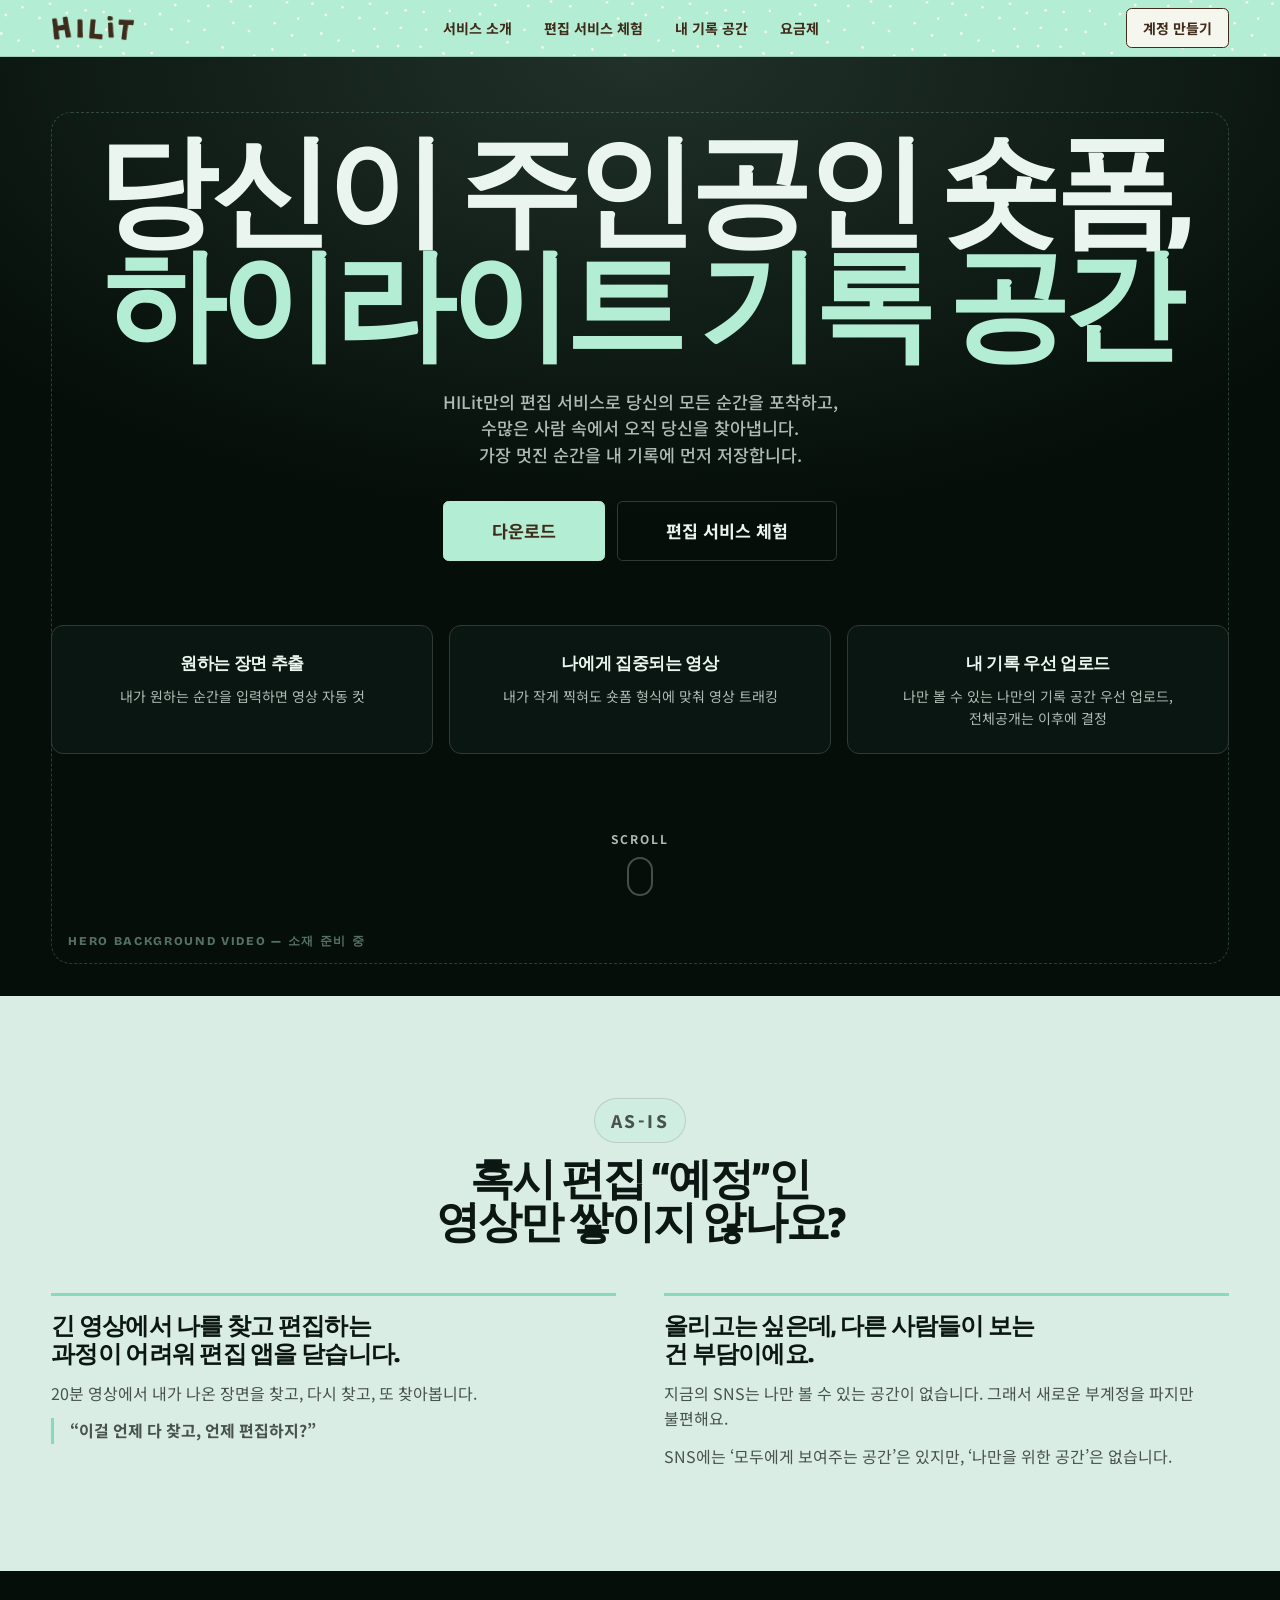
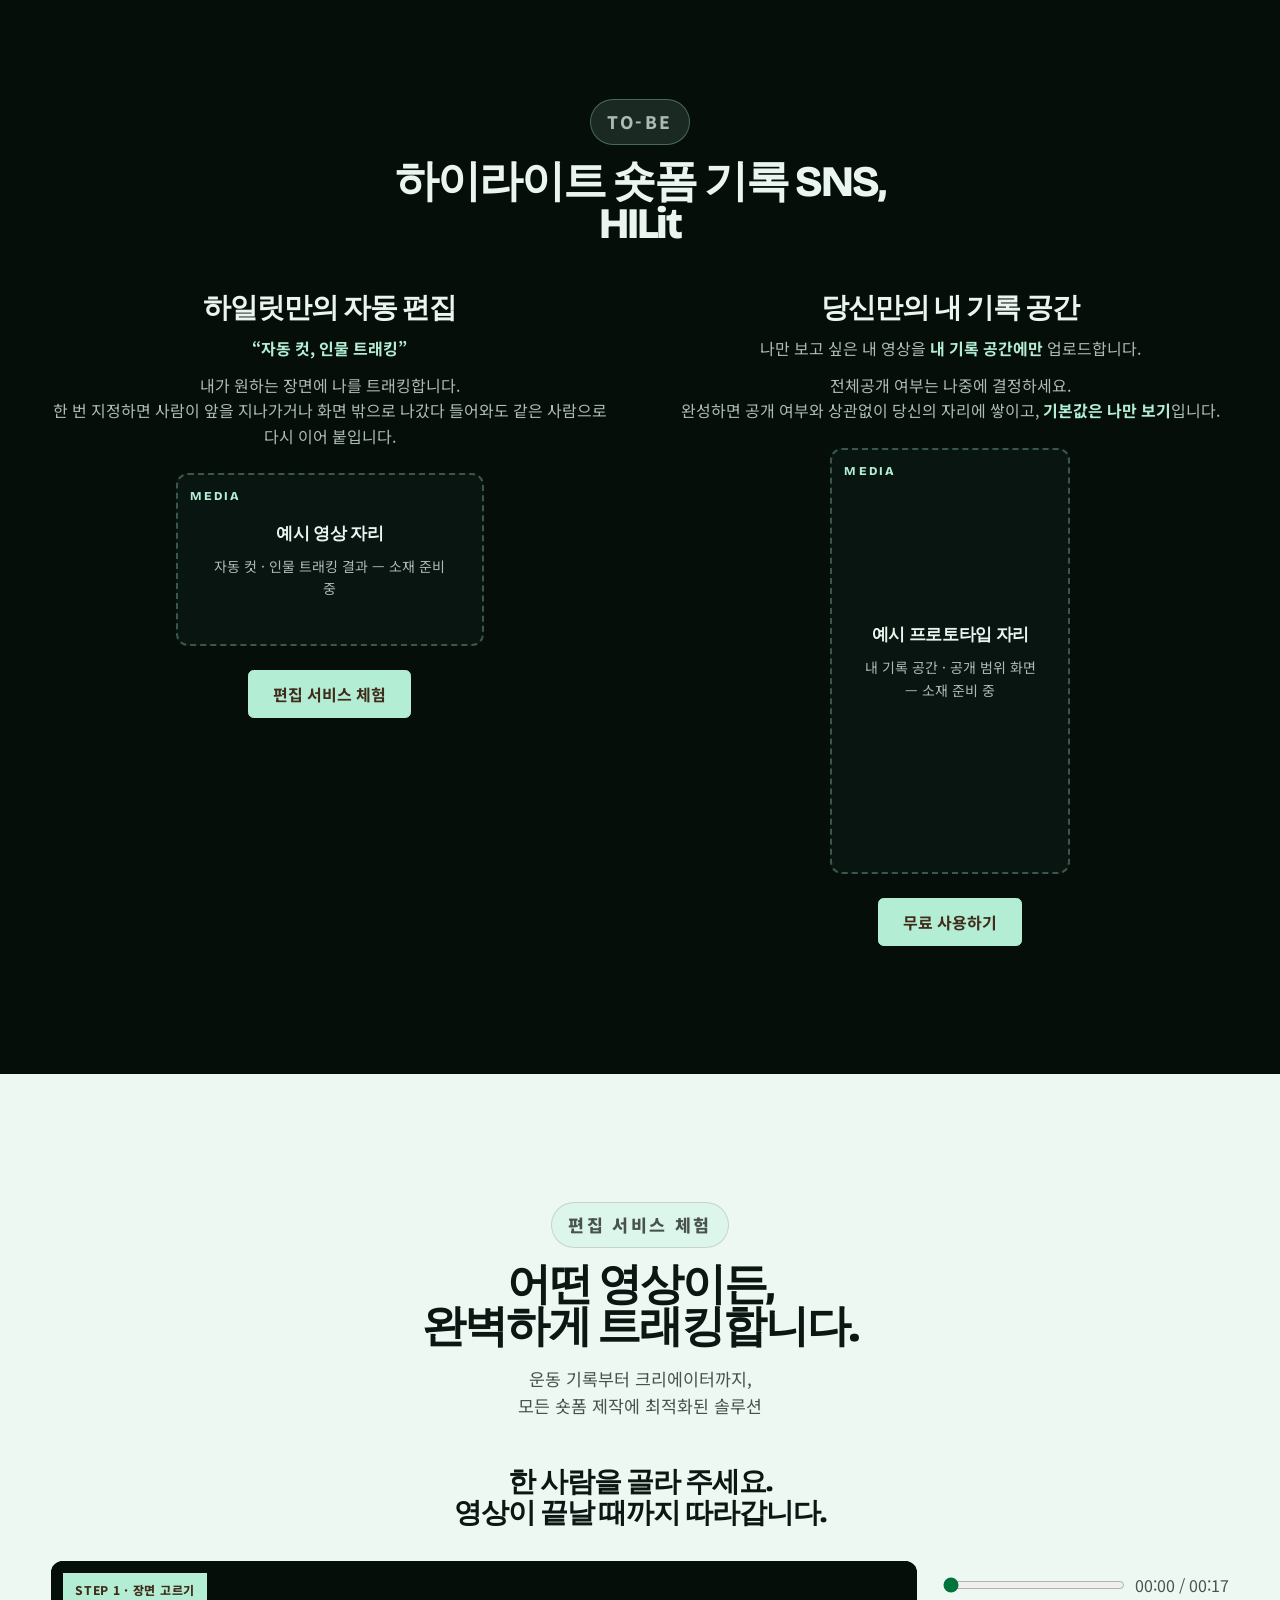
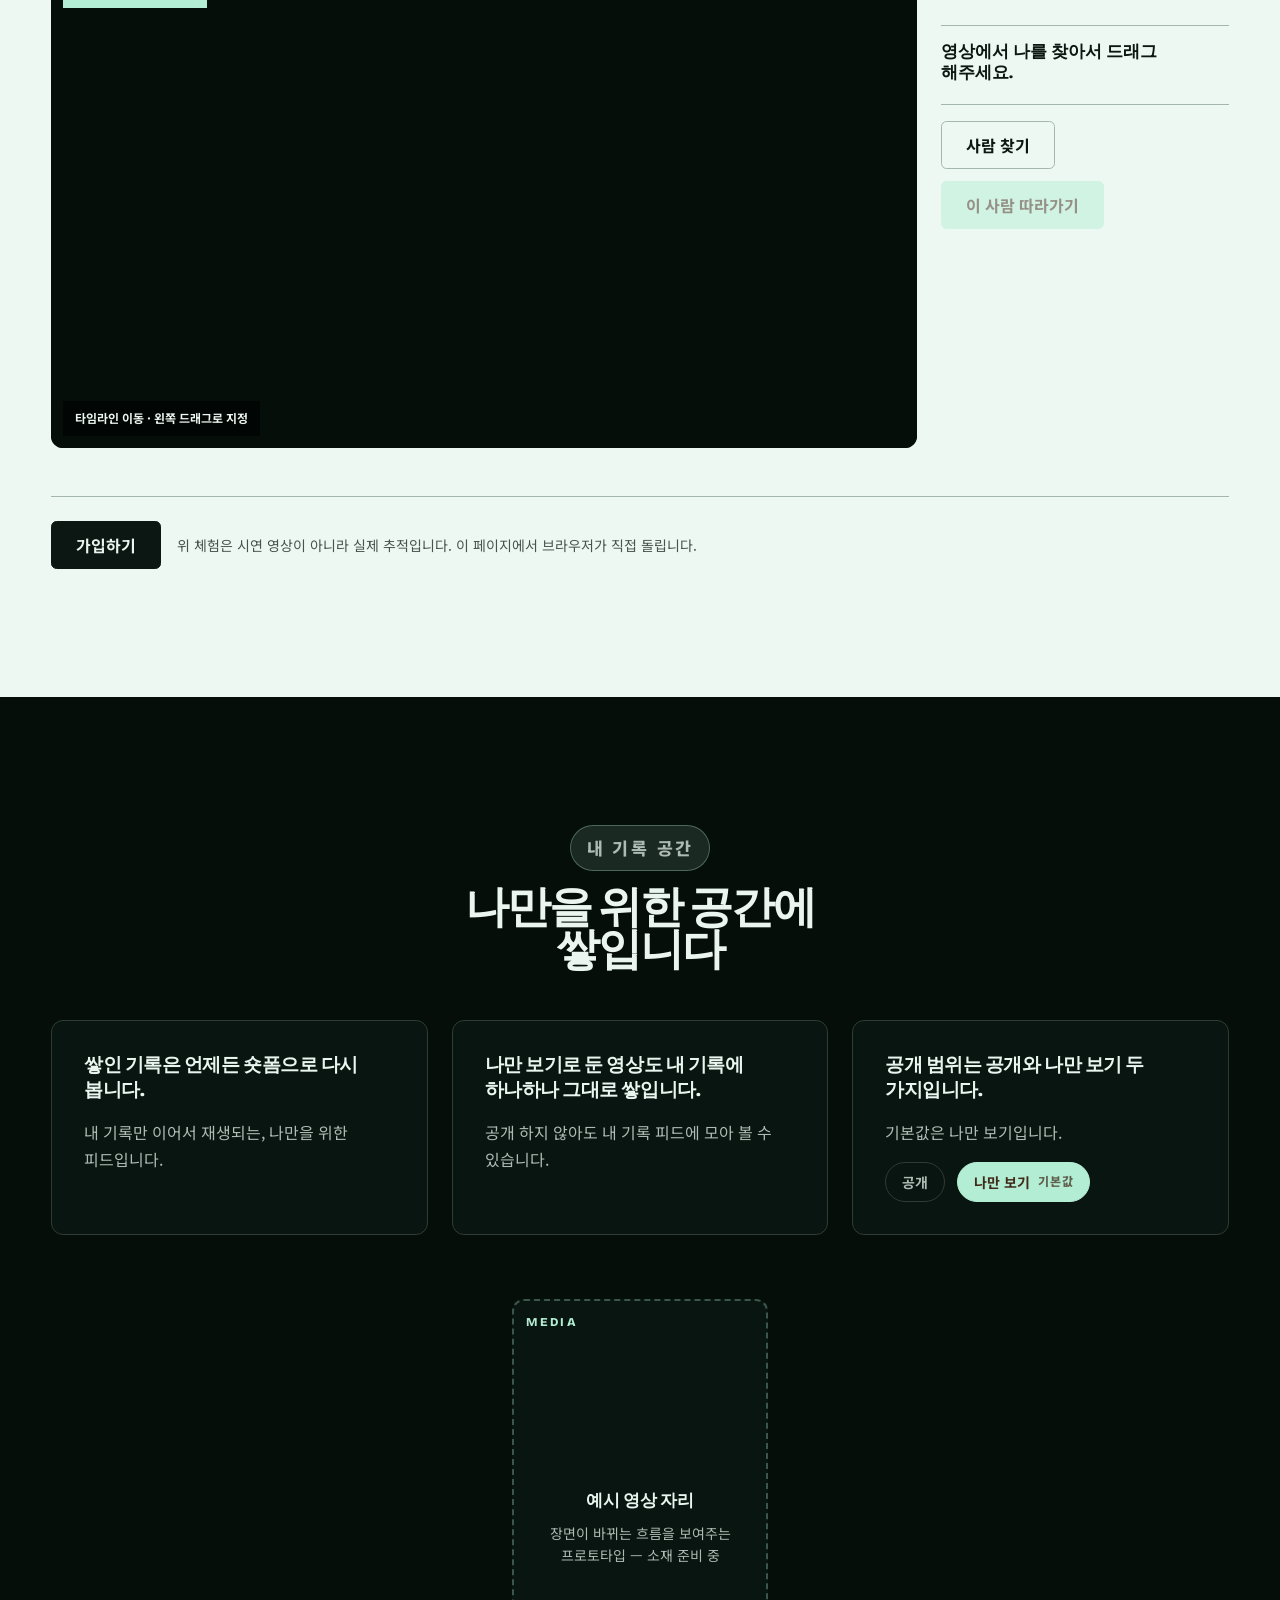
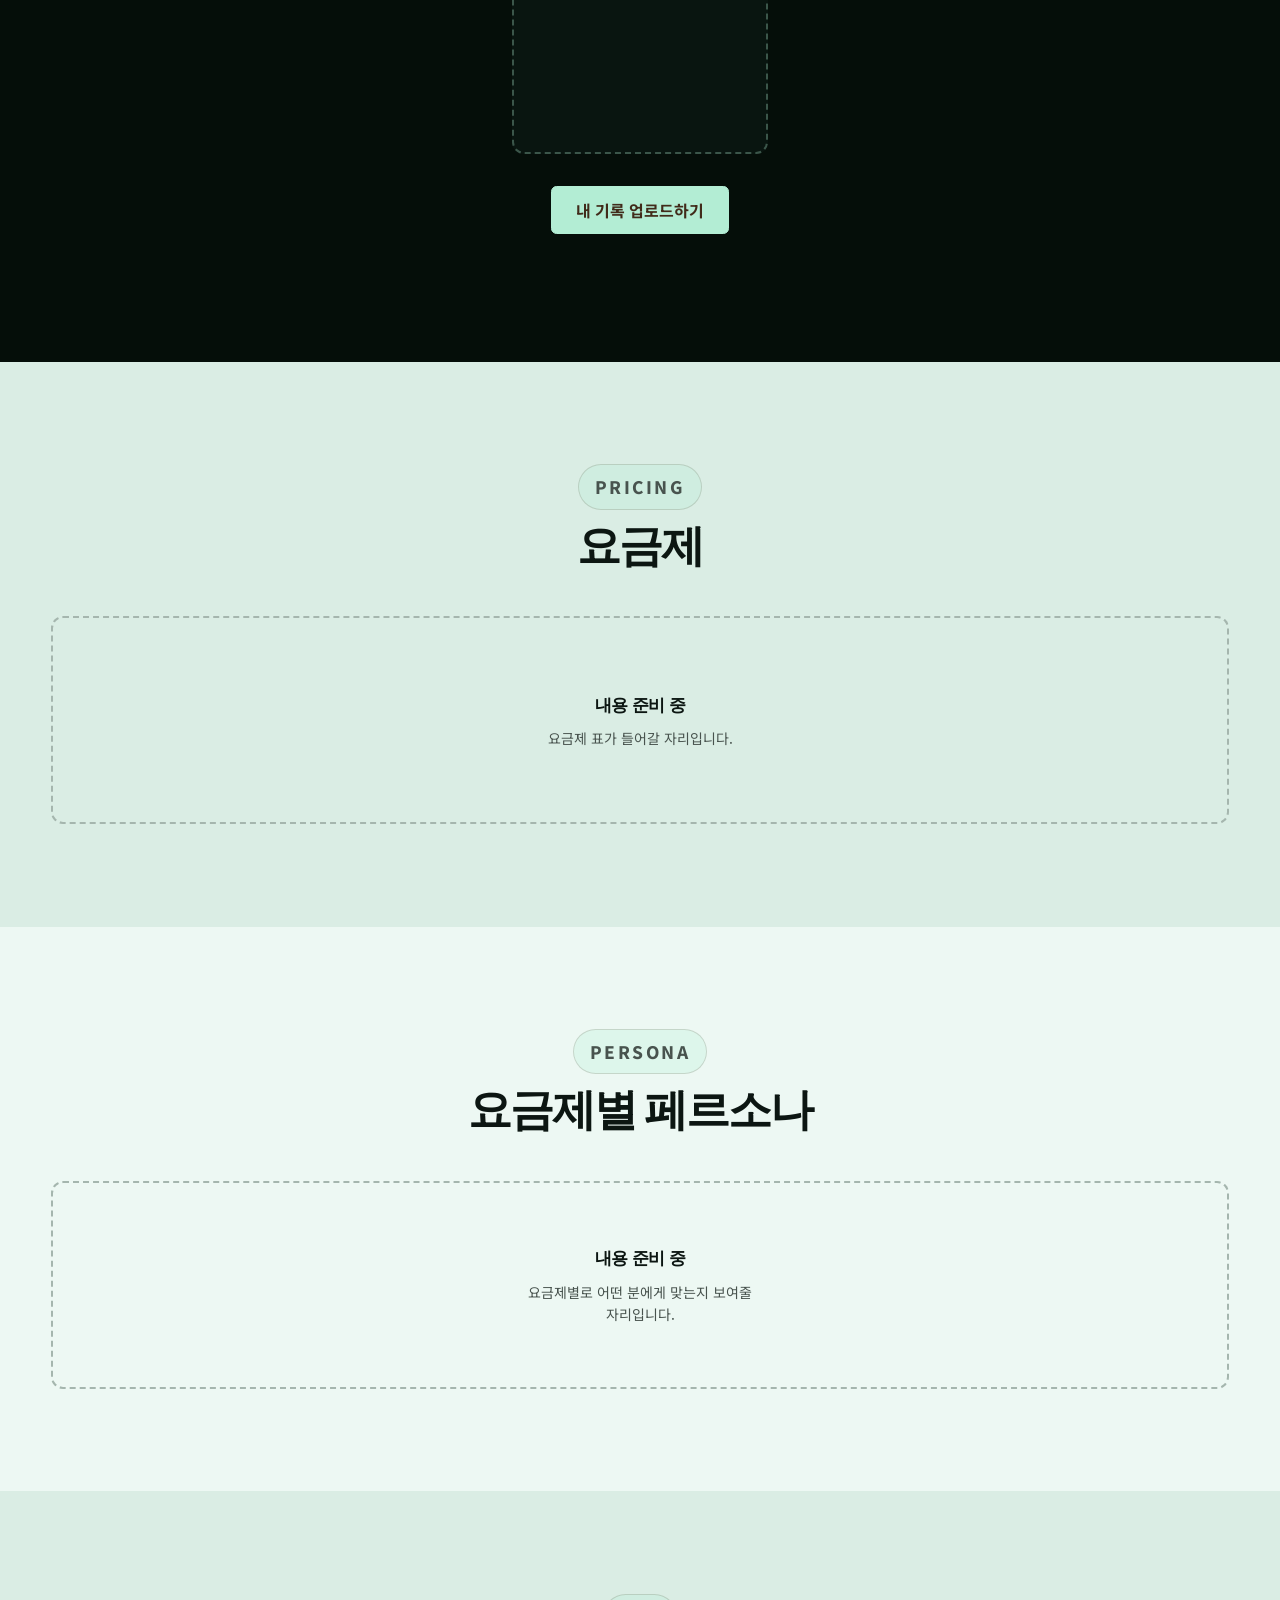
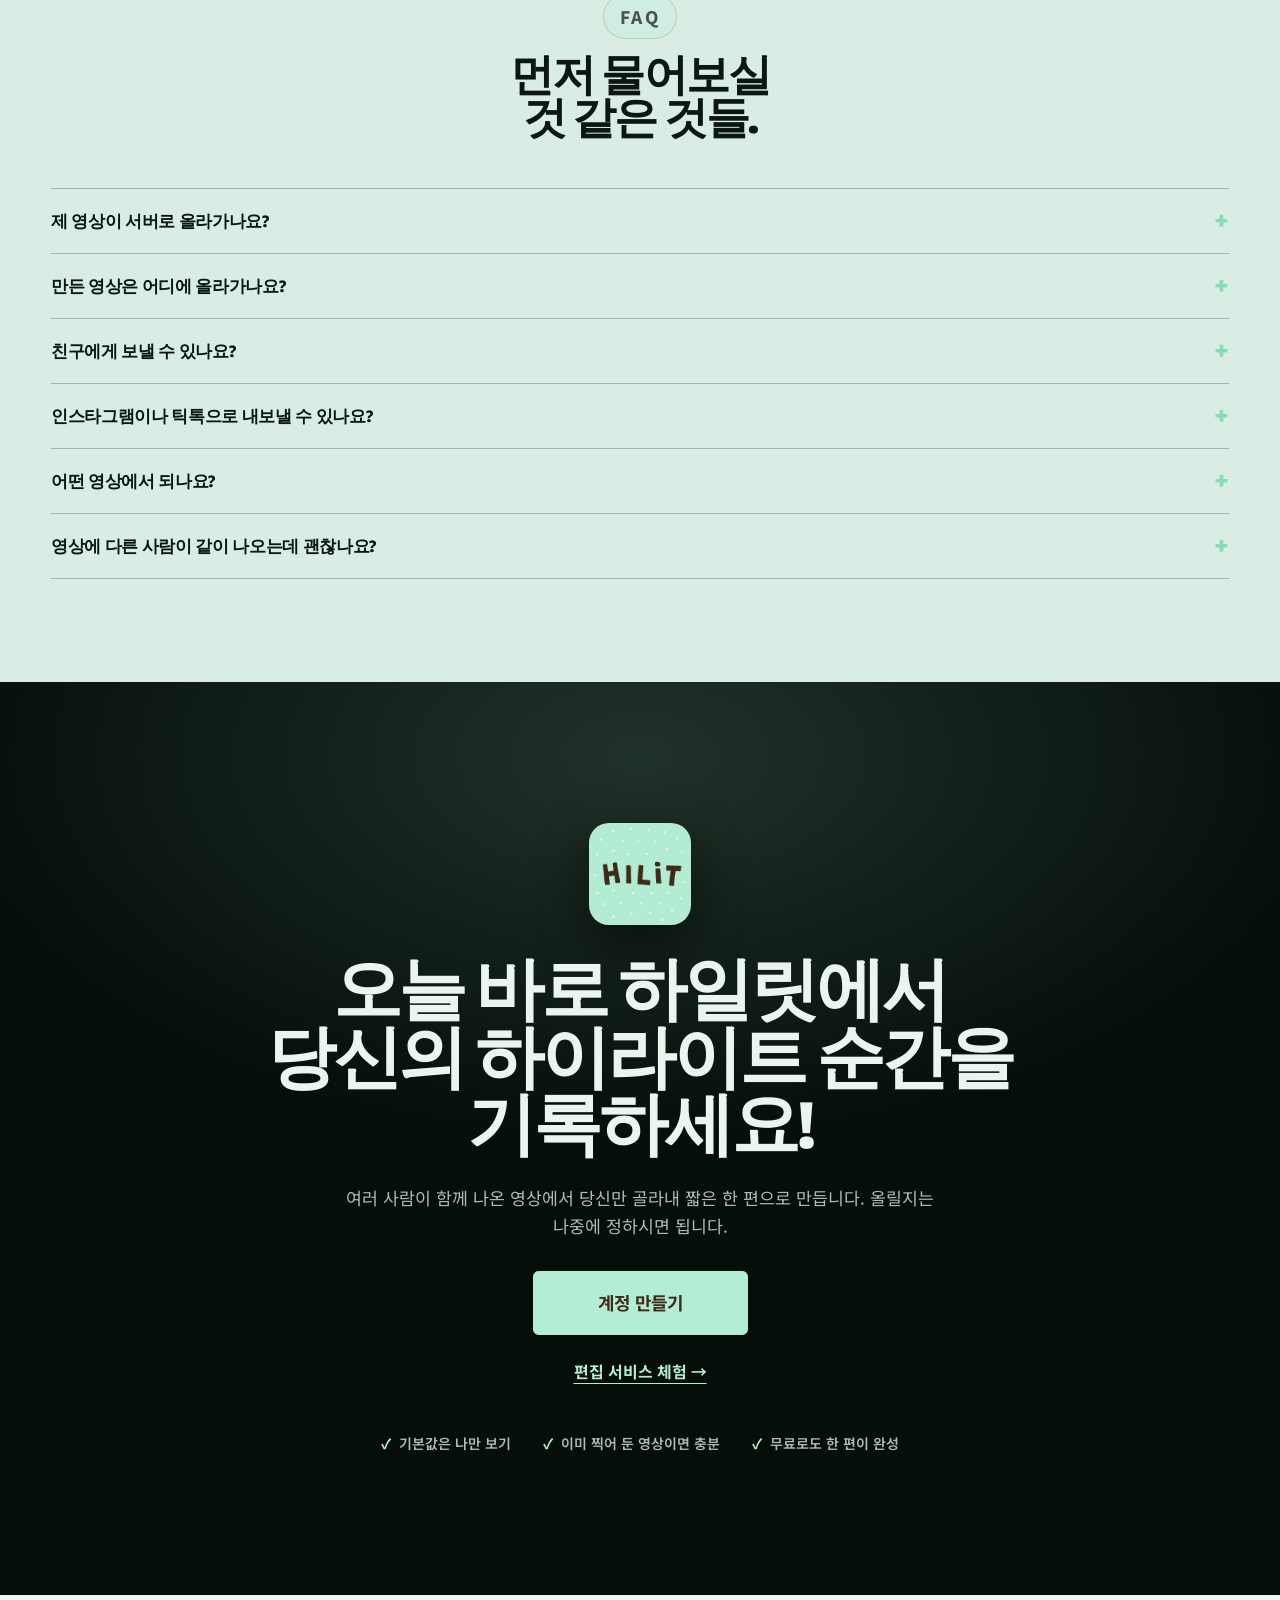
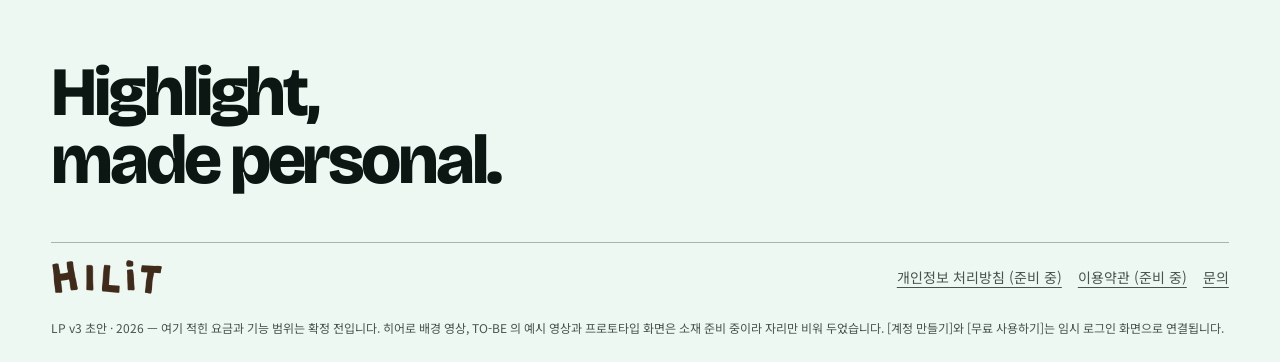
==== commit cc33f729: "feat: 랜딩페이지를 갤러리형으로 다시 짠 v4·v5 spacex.com 의 실측 규칙(section-inner 화면 채우기 · image-wrapper 전면 배경 · inner" ====
--- a/lp-v3.html
+++ b/lp-v3.html
@@ -18,15 +18,19 @@
        ────────────────────────────────    ──────────────────────────────
        고정 헤더                            S0 내비
        히어로: 헤드라인 + CTA + 미니카드 3   S1 히어로 (동일 구조)
-       고객 시나리오                        S2 AS-IS  ← 문제
-       핵심 역량 (영상 + 카드)              S3 TO-BE  ← 답
-       —                                    S4 직접 체험 데모 (하일릿 고유)
-       단계별 솔루션                        S5 작동 방식 4단계
-       —                                    S6 그래서 달라지는 것
-       요금제                               S7 요금
-       기업 소개                            S8 FAQ
-       최종 CTA (가운데 정렬 큰 버튼)        S9 최종 CTA (동일 구조)
-       푸터                                 S10 푸터
+       고객 시나리오                        S2 AS-IS  ┐ 지정 스펙의 "두번째 섹션".
+       핵심 역량 (영상 + 카드)              S2 TO-BE  ┘ 밝은 지면 → 어두운 지면으로 뒤집힌다
+       —                                    S3 편집 서비스 체험 (하일릿 고유)
+       —                                    S4 내 기록 공간
+       요금제                               S5 요금제           ← 🔴 껍데기만
+       —                                    S6 요금제별 페르소나 ← 🔴 껍데기만
+       기업 소개                            S7 FAQ
+       최종 CTA (가운데 정렬 큰 버튼)        S8 최종 CTA (동일 구조)
+       푸터                                 S9 푸터
+
+       🔴 직전 판에 있던 "작동 방식 4단계"와 "그래서 달라지는 것"은 뺐다.
+          지정 스펙의 3·4번 섹션(체험 · 내 기록 공간)이 그 자리를 대신한다.
+          두 섹션의 원문은 커밋 cefd825 의 lp-v2.html 에 남아 있다.
 
        🔴 애니메이션은 넣지 않는다 — 사용자 지시. 히어로 진입 모션 하나만
           남겼고(rise), 나머지는 hover/focus 상태 전환뿐이다.
@@ -79,8 +83,6 @@
     .section-head--center .h-slab { max-width: 24ch; margin-inline: auto; }
     .section-head--center p { max-width: 42ch; margin-inline: auto; }
 
-    .note { max-width: 44rem; margin: var(--space-6) 0 0; padding-block-start: var(--space-4); border-block-start: var(--rule) solid var(--color-rule); color: var(--color-muted); font-size: var(--text-sm); }
-    .on-dark .note { border-block-start-color: var(--color-ink-2); color: var(--color-light-muted); }
 
     /* ── 미디어 자리 ──────────────────────────────────────────────────
        🔴 영상·사진이 아직 없다. 채우기 전까지 무엇이 들어갈 자리인지만 적는다.
@@ -133,13 +135,13 @@
     .hero-inner { min-height: clamp(40rem, 88dvh, 58rem); display: flex; flex-direction: column; align-items: center; justify-content: center; gap: var(--space-8); padding-block: calc(var(--space-hero-top) + var(--space-6)) var(--space-hero-bottom); text-align: center; }
     .hero h1 { min-width: 0; max-width: 20ch; margin: 0; font-family: var(--font-display); font-size: var(--text-hero); font-weight: 800; line-height: .94; letter-spacing: -.055em; animation: rise var(--dur-long) var(--ease-out) both; }
     .hero h1 em { color: var(--color-accent); font-style: normal; }
-    .hero-sub { max-width: 42rem; margin: var(--space-5) 0 0; color: var(--color-light-muted); font-size: var(--text-lg); font-weight: 500; line-height: 1.55; }
+    .hero-sub { max-width: 42rem; margin: var(--space-5) auto 0; color: var(--color-light-muted); font-size: var(--text-lg); font-weight: 500; line-height: 1.55; }
     @keyframes rise { from { opacity: 0; transform: translateY(12px); } to { opacity: 1; transform: none; } }
 
     /* 히어로 미니 카드 3장 — 제품이 하는 일 세 가지. */
-    .hero-cards { display: grid; gap: var(--space-4); width: 100%; margin: 0; padding: 0; list-style: none; text-align: start; }
-    .hero-card { display: grid; gap: var(--space-2); align-content: start; padding: var(--space-5); border: var(--rule) solid var(--color-ink-2); border-radius: var(--radius-md); background: oklch(21% 0.022 165 / .6); }
-    .hero-card b { color: var(--color-accent); font-family: var(--font-display); font-size: var(--text-sm); font-weight: 800; letter-spacing: .12em; }
+    .hero-cards { display: grid; gap: var(--space-4); width: 100%; margin: 0; padding: 0; list-style: none; }
+    /* 카드 안은 가운데 정렬(지시). 번호는 두지 않는다. */
+    .hero-card { display: grid; gap: var(--space-2); align-content: start; justify-items: center; padding: var(--space-5); border: var(--rule) solid var(--color-ink-2); border-radius: var(--radius-md); background: oklch(21% 0.022 165 / .6); text-align: center; }
     .hero-card h2 { margin: 0; font-family: var(--font-display); font-size: var(--text-lg); font-weight: 800; letter-spacing: -.02em; }
     .hero-card p { margin: 0; color: var(--color-light-muted); font-size: var(--text-sm); }
 
@@ -152,8 +154,6 @@
     .cards-2 { display: grid; gap: var(--space-6); margin-block-start: var(--space-7); }
     .pain { display: grid; gap: var(--space-3); align-content: start; padding-block-start: var(--space-4); border-block-start: 3px solid var(--color-accent-strong); }
     .on-dark .pain { border-block-start-color: var(--color-accent); }
-    .pain-no { color: var(--color-accent-strong); font-family: var(--font-display); font-size: var(--text-sm); font-weight: 800; letter-spacing: .12em; }
-    .on-dark .pain-no { color: var(--color-accent); }
     .pain h3 { margin: 0; max-width: 24ch; font-family: var(--font-display); font-size: clamp(1.25rem, 1.9vw, 1.75rem); font-weight: 800; line-height: 1.18; letter-spacing: -.03em; }
     .pain p { margin: 0; color: var(--color-muted); font-size: var(--text-base); }
     .on-dark .pain p { color: var(--color-light-muted); }
@@ -163,15 +163,23 @@
 
     /* ── S3 TO-BE — 참조 페이지의 "핵심 역량" 자리. 카피 + 미디어 2단. ── */
     .tobe { display: grid; gap: var(--space-9); margin-block-start: var(--space-7); }
+    /* 좁은 화면에서는 두 열이 위아래로 쌓인다. 한 열 안의 순서는 카피 → 미디어 → CTA. */
+    .tobe-block > .cta-row { margin-block-start: 0; }
     .tobe-block { display: grid; gap: var(--space-6); align-items: center; }
     .tobe-copy { display: grid; gap: var(--space-3); align-content: start; }
-    .tobe-copy .pain-no { margin: 0; }
+    /* TO-BE 두 열은 가운데 정렬로 세운다(지시). 카피·미디어·CTA 가 한 축에 선다. */
+    .tobe--split .tobe-block { justify-items: center; text-align: center; }
+    .tobe--split .tobe-copy { justify-items: center; }
+    .tobe--split .tobe-copy h3, .tobe--split .tobe-copy p { margin-inline: auto; }
+    .tobe--split .media-slot, .tobe--split .cta-row { width: 100%; justify-content: center; }
     .tobe-copy h3 { margin: 0; max-width: 18ch; font-family: var(--font-display); font-size: var(--text-xl); font-weight: 800; line-height: 1.06; letter-spacing: -.035em; }
     .tobe-copy p { margin: 0; color: var(--color-light-muted); }
     .tobe-copy em { color: var(--color-accent); font-style: normal; font-weight: 700; }
     .tobe-copy .cta-row { margin-block-start: var(--space-4); }
 
-    /* ── S4 직접 체험 데모 — 지금 가진 증거 중 가장 강한 것(E-1). ────── */
+    /* ── S3 편집 서비스 체험 — 지금 가진 증거 중 가장 강한 것(E-1). ──── */
+    .demo-lead { max-width: 32ch; margin: 0 auto var(--space-6); font-family: var(--font-display); font-size: var(--text-xl); font-weight: 800; line-height: 1.1; letter-spacing: -.035em; text-align: center; }
+
     .demo-wrap { display: grid; gap: var(--space-5); min-width: 0; }
     .demo-stage { position: relative; aspect-ratio: 16 / 9; min-width: 0; overflow: hidden; background: var(--color-dark); border-radius: var(--radius-md); }
     .demo-stage canvas, .demo-stage video, .demo-stage img { position: absolute; inset: 0; width: 100%; height: 100%; object-fit: contain; background: var(--color-dark); }
@@ -188,8 +196,10 @@
     .scrub-row { display: grid; grid-template-columns: minmax(0, 1fr) auto; align-items: center; gap: var(--space-3); }
     .scrubber { width: 100%; min-height: 44px; accent-color: var(--color-focus); }
     .timecode { min-width: 5.5rem; text-align: end; color: var(--color-muted); font-variant-numeric: tabular-nums; }
-    .status { display: grid; grid-template-columns: auto minmax(0, 1fr); gap: var(--space-3); min-height: 4.5rem; padding-block: var(--space-4); border-block: var(--rule) solid var(--color-rule); }
-    .status-mark { display: inline-flex; align-items: center; justify-content: center; width: 2rem; height: 2rem; background: var(--color-ink); color: var(--color-light); font-family: var(--font-display); font-size: var(--text-sm); font-weight: 800; }
+    .status { display: grid; grid-template-columns: minmax(0, 1fr); gap: var(--space-3); min-height: 4.5rem; padding-block: var(--space-4); border-block: var(--rule) solid var(--color-rule); }
+    /* 🔴 숫자는 감추되 요소는 남긴다 — experience.js 의 setStatus 가 여기에 단계를 쓴다.
+       지우면 null 참조로 데모 전체가 멈추고, 그 파일은 lp-v1·lp-v2 도 함께 쓴다. */
+    .status-mark { display: none; }
     .status-text strong, .status-text span { display: block; }
     .status-text strong { font-family: var(--font-display); font-size: var(--text-lg); line-height: 1.2; }
     .status-text span { margin-block-start: var(--space-1); color: var(--color-muted); font-size: var(--text-sm); }
@@ -203,31 +213,36 @@
     .result-line { margin: 0; color: var(--color-muted); font-size: var(--text-sm); font-variant-numeric: tabular-nums; }
     .error-box { margin: 0; padding: var(--space-3); background: var(--color-error-light); color: var(--color-error); font-size: var(--text-sm); font-weight: 700; }
 
-    /* ── S5 작동 방식 ─────────────────────────────────────────────── */
-    .steps { display: grid; gap: var(--space-5); margin-block-start: var(--space-7); counter-reset: step; padding: 0; list-style: none; }
-    .steps li { counter-increment: step; display: grid; gap: var(--space-3); align-content: start; padding-block-start: var(--space-4); border-block-start: var(--rule) solid var(--color-rule); }
-    .steps li::before { content: "0" counter(step); color: var(--color-accent-strong); font-family: var(--font-display); font-size: var(--text-xl); font-weight: 800; line-height: 1; letter-spacing: -.03em; }
-    .steps h3 { margin: 0; font-family: var(--font-display); font-size: clamp(1.02rem, 1.15vw, 1.2rem); font-weight: 800; line-height: 1.35; letter-spacing: -.015em; }
-    .steps p { margin: 0; color: var(--color-muted); font-size: var(--text-sm); }
-
-    /* ── S6 그래서 달라지는 것 ─────────────────────────────────────── */
-    .result-list { display: grid; gap: 0; margin: var(--space-7) 0 0; padding: 0; list-style: none; }
-    .result-list li { display: grid; gap: var(--space-2); padding-block: var(--space-5); border-block-start: var(--rule) solid var(--color-rule); }
-    .result-list li:last-child { border-block-end: var(--rule) solid var(--color-rule); }
-    .result-list strong { max-width: 24ch; font-family: var(--font-display); font-size: var(--text-xl); font-weight: 800; line-height: 1.08; letter-spacing: -.035em; }
-    .result-list span { color: var(--color-muted); font-size: var(--text-sm); }
-
-    /* ── S7 요금 ─────────────────────────────────────────────────── */
-    .plans { display: grid; gap: var(--space-5); margin-block-start: var(--space-7); }
-    .plan { display: grid; gap: var(--space-4); align-content: start; padding: var(--space-6); border: var(--rule) solid var(--color-rule); border-radius: var(--radius-md); background: var(--color-paper); }
-    .plan--paid { border-color: var(--color-ink); }
-    .plan-name { margin: 0; font-family: var(--font-display); font-size: var(--text-lg); font-weight: 800; }
-    .plan-price { margin: 0; font-family: var(--font-display); font-size: var(--text-xl); font-weight: 800; letter-spacing: -.04em; }
-    .plan-price small { display: block; margin-block-start: var(--space-2); color: var(--color-muted); font-family: var(--font-body); font-size: var(--text-sm); font-weight: 600; letter-spacing: normal; }
-    .plan ul { display: grid; gap: var(--space-3); margin: 0; padding: 0; list-style: none; font-size: var(--text-sm); }
-    .plan li { position: relative; padding-inline-start: var(--space-5); }
-    .plan li::before { content: ""; position: absolute; inset-inline-start: 0; inset-block-start: .55em; width: .6rem; height: .6rem; background: var(--color-accent-strong); }
-    .plan li[data-shared]::before { background: var(--color-rule); }
+    /* ── S4 내 기록 공간 ────────────────────────────────────────────
+       참조: 틱톡 "몇 분 만에 광고 시작하기" — 가로 3단, 카드마다 굵은 한 줄 +
+       설명 한 줄. 번호는 두지 않는다(지시).
+
+       🔴 3단으로 나눈 이유가 곧 가독성이다. 한 열에 쌓아 두면 한 줄이 700px 을
+          넘어 눈이 다음 줄 첫머리를 놓친다. 3단이면 한 줄이 한글 25~35자에
+          들어온다. 굵은 문장은 슬랩, 설명은 본문체로 갈라 눈이 쉬어 갈 곳을 만든다. */
+    .record-cards { display: grid; gap: var(--space-5); margin: 0 0 var(--space-8); padding: 0; list-style: none; }
+    .record-card { display: grid; gap: var(--space-4); align-content: start; padding: var(--space-6); border: var(--rule) solid var(--color-ink-2); border-radius: var(--radius-md); background: oklch(21% 0.022 165 / .55); }
+    .record-card h3 { margin: 0; font-family: var(--font-display); font-size: clamp(1.18rem, 1.45vw, 1.5rem); font-weight: 800; line-height: 1.32; letter-spacing: -.025em; }
+    .record-card p { margin: 0; color: var(--color-light-muted); font-size: var(--text-base); line-height: 1.7; }
+
+    /* 공개 범위 둘 — 어느 쪽이 기본값인지 문장으로만 두지 않고 눈으로도 보인다(D4).
+       🔴 나만 보기가 채워진 쪽이다. 비공개를 흐리게 그리면 "미완성"으로 읽혀
+          비공개가 정상 경로라는 D4 가 뒤집힌다(UX-006 항목 10과 같은 이유). */
+    .scope-opts { display: flex; flex-wrap: wrap; gap: var(--space-3); margin: 0; padding: 0; list-style: none; }
+    .scope-opt { display: inline-flex; align-items: center; gap: var(--space-2); padding: var(--space-2) var(--space-4); border: var(--rule) solid var(--color-ink-2); border-radius: 999px; color: var(--color-light-muted); font-size: var(--text-sm); font-weight: 700; }
+    .scope-opt--default { border-color: var(--color-accent); background: var(--color-accent); color: var(--color-accent-ink); }
+    .scope-opt small { font-size: var(--text-xs); font-weight: 800; letter-spacing: .06em; opacity: .72; }
+
+    /* 카드 아래 — 프로토타입 한 자리와 CTA 를 가운데로 모은다. */
+    .record-tail { display: grid; justify-items: center; gap: var(--space-6); }
+    .record-tail .media-slot--portrait { width: min(100%, 16rem); }
+
+    /* ── S5·S6 아직 채우지 않은 섹션 ────────────────────────────────
+       🔴 내용을 뒤에 채우기로 한 자리다. 껍데기를 세워 두되 빈 것을 숨기지 않는다 —
+          자리만 잡아 두었다는 사실이 보여야 다음에 무엇을 채울지 잊지 않는다. */
+    .section-stub { display: grid; place-content: center; gap: var(--space-2); min-height: 13rem; padding: var(--space-7); border: 2px dashed var(--color-rule); border-radius: var(--radius-md); text-align: center; }
+    .section-stub strong { font-family: var(--font-display); font-size: var(--text-lg); font-weight: 800; letter-spacing: -.02em; }
+    .section-stub span { max-width: 36ch; margin-inline: auto; color: var(--color-muted); font-size: var(--text-sm); }
 
     /* ── S8 FAQ ──────────────────────────────────────────────────── */
     .faq { display: grid; gap: 0; margin-block-start: var(--space-7); }
@@ -240,11 +255,21 @@
     .faq p { margin: 0 0 var(--space-5); max-width: 46rem; color: var(--color-muted); }
 
     /* ── S9 최종 CTA — 참조 페이지처럼 가운데 정렬 한 덩어리. ────────── */
-    .final { position: relative; overflow: clip; text-align: center; }
+    /* 참조: 틱톡 "오늘 바로 틱톡에서 광고를 시작하세요!" — 브랜드 마크를 머리에
+       올리고, 헤드라인을 초점으로 세우고, 큰 버튼 하나로 닫는다. 여백을 넉넉히 둔다.
+       🔴 보조 행동은 버튼을 하나 더 놓지 않고 링크로 낮춘다 — 마지막 화면에서
+          같은 크기의 버튼 둘은 어느 쪽도 고르지 못하게 만든다. */
+    .final { position: relative; overflow: clip; padding-block: var(--space-section-wide); text-align: center; }
     .final::before { content: ""; position: absolute; inset: 0; z-index: 0; background: radial-gradient(90% 70% at 50% 8%, oklch(90% 0.069 166 / .16), transparent 62%); }
     .final .shell { position: relative; z-index: 1; display: grid; justify-items: center; }
+    .final-mark { width: clamp(4.5rem, 8vw, 8rem); height: auto; margin-block-end: var(--space-6); border-radius: var(--radius-lg); box-shadow: 0 1.25rem 3rem oklch(10% 0.02 165 / .55); }
     .final h2 { max-width: 18ch; font-size: var(--text-2xl); }
     .final .lede { margin-inline: auto; }
+    .btn-xl { min-height: 4rem; padding-inline: var(--space-8); font-size: clamp(1.05rem, 1.4vw, 1.3rem); }
+    /* 마지막 버튼은 헤드라인이 큰 만큼 같이 커져야 눌리는 것으로 보인다. */
+    .final .btn-xl { min-width: min(100%, 18rem); }
+    .final-alt { margin: var(--space-5) 0 0; }
+    .final-alt a { color: var(--color-accent); font-weight: 700; text-underline-offset: .3em; }
     .checks { display: flex; flex-wrap: wrap; justify-content: center; gap: var(--space-3) var(--space-6); margin: var(--space-7) 0 0; padding: 0; list-style: none; color: var(--color-light-muted); font-size: var(--text-sm); font-weight: 600; }
     .checks li { display: inline-flex; align-items: center; gap: var(--space-2); }
     .checks li::before { content: "\2713"; color: var(--color-accent); font-weight: 800; }
@@ -272,19 +297,23 @@
       .section-head:not(.section-head--center) { grid-template-columns: minmax(0, 1.35fr) minmax(17rem, .65fr); align-items: end; }
       .hero-cards { grid-template-columns: repeat(3, minmax(0, 1fr)); }
       .cards-2 { grid-template-columns: repeat(2, minmax(0, 1fr)); gap: var(--space-7); }
-      .steps { grid-template-columns: repeat(2, minmax(0, 1fr)); }
-      .plans { grid-template-columns: repeat(2, minmax(0, 1fr)); }
+      /* 좁은 화면에서도 카드 셋이 한 줄에 다 못 들어가면 2단으로만 나눈다. */
+      .record-cards { grid-template-columns: repeat(2, minmax(0, 1fr)); }
     }
     @media (min-width: 60rem) {
       .nav-inner { grid-template-columns: auto 1fr auto; }
       .nav-links { display: flex; }
       .tobe-block { grid-template-columns: minmax(0, .9fr) minmax(0, 1.1fr); gap: var(--space-8); }
-      .tobe-block--flip .tobe-copy { order: 2; }
-      .tobe-block--flip .tobe-media { order: 1; }
+      /* 세로형 미디어는 열을 다 채우지 않는다. 남는 폭을 카피 쪽에 넘긴다. */
+      .record-cards { grid-template-columns: repeat(3, minmax(0, 1fr)); gap: var(--space-5); }
+      /* TO-BE — 01·02 를 좌우로 세운다. 각 열은 다시 한 줄짜리 세로 흐름이 된다.
+         두 열의 미디어 모양이 달라(가로 / 세로) 높이가 어긋나므로 위쪽을 맞춘다. */
+      .tobe--split { grid-template-columns: repeat(2, minmax(0, 1fr)); gap: var(--space-8); align-items: start; }
+      .tobe--split .tobe-block { grid-template-columns: minmax(0, 1fr); gap: var(--space-5); align-items: start; align-content: start; }
+      .tobe--split .tobe-copy h3 { max-width: none; }
+      .tobe--split .media-slot--portrait { width: min(100%, 15rem); }
       .demo-wrap { grid-template-columns: minmax(0, 1.55fr) minmax(18rem, .45fr); align-items: start; }
       .demo-console { position: sticky; top: calc(var(--nav-height) + var(--space-5)); }
-      .steps { grid-template-columns: repeat(4, minmax(0, 1fr)); }
-      .result-list li { grid-template-columns: minmax(0, 1.1fr) minmax(0, .9fr); align-items: baseline; gap: var(--space-6); }
     }
     @media (prefers-reduced-motion: reduce) {
       *, *::before, *::after { animation-duration: .01ms !important; animation-iteration-count: 1 !important; transition-duration: .01ms !important; scroll-behavior: auto !important; }
@@ -298,8 +327,8 @@
   <header class="site-nav">
     <div class="shell nav-inner">
       <a class="brand" href="#top" aria-label="하일릿 홈"><img src="assets/hilit-wordmark.png" width="720" height="228" alt="HILIT"></a>
-      <nav class="nav-links" aria-label="주요 메뉴"><a href="#as-is">AS-IS</a><a href="#to-be">TO-BE</a><a href="#try">편집 서비스 체험</a><a href="#how">작동 방식</a><a href="#pricing">요금</a></nav>
-      <a class="nav-action" href="login.html">무료 사용하기</a>
+      <nav class="nav-links" aria-label="주요 메뉴"><a href="#as-is">서비스 소개</a><a href="#try">편집 서비스 체험</a><a href="#record">내 기록 공간</a><a href="#pricing">요금제</a></nav>
+      <a class="nav-action" href="login.html">계정 만들기</a>
     </div>
   </header>
 
@@ -316,26 +345,23 @@
       <div class="shell hero-inner">
         <div>
           <h1>당신이 주인공인 숏폼,<br><em>하이라이트 기록 공간</em></h1>
-          <p class="hero-sub">HILit 하일릿만의 편집 서비스는<br>수많은 사람들에서 당신을 찾아냅니다.</p>
+          <p class="hero-sub">HILit만의 편집 서비스로 당신의 모든 순간을 포착하고,<br>수많은 사람 속에서 오직 당신을 찾아냅니다.<br>가장 멋진 순간을 내 기록에 먼저 저장합니다.</p>
           <div class="cta-row cta-row--center">
-            <a class="btn btn-mint btn-lg" href="login.html">무료 사용하기</a>
-            <a class="btn btn-dark-ghost btn-lg" href="#try">편집 서비스 체험하기</a>
+            <a class="btn btn-mint btn-lg" href="login.html">다운로드</a>
+            <a class="btn btn-dark-ghost btn-lg" href="#try">편집 서비스 체험</a>
           </div>
         </div>
 
         <ul class="hero-cards">
           <li class="hero-card">
-            <b>01</b>
             <h2>원하는 장면 추출</h2>
             <p>내가 원하는 순간을 입력하면 영상 자동 컷</p>
           </li>
           <li class="hero-card">
-            <b>02</b>
             <h2>나에게 집중되는 영상</h2>
             <p>내가 작게 찍혀도 숏폼 형식에 맞춰 영상 트래킹</p>
           </li>
           <li class="hero-card">
-            <b>03</b>
             <h2>내 기록 우선 업로드</h2>
             <p>나만 볼 수 있는 나만의 기록 공간 우선 업로드, 전체공개는 이후에 결정</p>
           </li>
@@ -345,7 +371,7 @@
       </div>
     </section>
 
-    <!-- ══ S2 · AS-IS ════════════════════════════════════════════════
+    <!-- ══ S2-1 · AS-IS ══════════════════════════════════════════════
          방문자가 "내 얘기다"를 인정하는 자리.
          T10 — Pain 은 수치가 아니라 행동으로. 소요 시간 추정치를 쓰지 않는다.
          T9 — "부계정"은 쓰되 플랫폼명 결합과 판단어("몰래"·"숨겨온")는 금지. -->
@@ -357,13 +383,11 @@
         </div>
         <div class="cards-2">
           <article class="pain">
-            <span class="pain-no">시나리오 01</span>
             <h3>긴 영상에서 나를 찾고 편집하는 과정이 어려워 편집 앱을 닫습니다.</h3>
             <p>20분 영상에서 내가 나온 장면을 찾고, 다시 찾고, 또 찾아봅니다.</p>
             <p class="scenario-quote">&ldquo;이걸 언제 다 찾고, 언제 편집하지?&rdquo;</p>
           </article>
           <article class="pain">
-            <span class="pain-no">시나리오 02</span>
             <h3>올리고는 싶은데, 다른 사람들이 보는 건 부담이에요.</h3>
             <p>지금의 SNS는 나만 볼 수 있는 공간이 없습니다. 그래서 새로운 부계정을 파지만 불편해요.</p>
             <p>SNS에는 &lsquo;모두에게 보여주는 공간&rsquo;은 있지만, &lsquo;나만을 위한 공간&rsquo;은 없습니다.</p>
@@ -372,9 +396,10 @@
       </div>
     </section>
 
-    <!-- ══ S3 · TO-BE ════════════════════════════════════════════════
-         참조 페이지의 "핵심 역량" 자리. 카피 + 미디어 2단을 두 번 반복하고
-         블록마다 서로 다른 CTA 를 붙인다 — 어느 벽이 더 아픈지 클릭으로 갈린다.
+    <!-- ══ S2-2 · TO-BE ══════════════════════════════════════════════
+         참조 페이지의 "핵심 역량" 자리. 01·02 를 좌우로 나란히 세우고
+         한 열 안에서 카피 → 미디어 → CTA 순으로 내린다. 블록마다 CTA 가
+         다르다 — 어느 벽이 더 아픈지 클릭 비중으로 갈린다(계획서 §7).
          🔴 미디어 둘 다 아직 없다. .media-slot 으로 자리만 잡아 둔다. -->
     <section class="section on-dark" id="to-be" aria-labelledby="to-be-title">
       <div class="shell">
@@ -383,16 +408,12 @@
           <h2 class="h-slab" id="to-be-title">하이라이트 숏폼 기록 SNS,<br>HILit</h2>
         </div>
 
-        <div class="tobe">
+        <div class="tobe tobe--split">
           <article class="tobe-block">
             <div class="tobe-copy">
-              <span class="pain-no">01</span>
               <h3>하일릿만의 자동 편집</h3>
               <p><em>&ldquo;자동 컷, 인물 트래킹&rdquo;</em></p>
-              <p>내가 원하는 장면에 나를 트래킹합니다. 한 번 지정하면 사람이 앞을 지나가거나 화면 밖으로 나갔다 들어와도 같은 사람으로 다시 이어 붙입니다.</p>
-              <div class="cta-row">
-                <a class="btn btn-mint" href="#try">편집 서비스 체험하기</a>
-              </div>
+              <p>내가 원하는 장면에 나를 트래킹합니다.<br>한 번 지정하면 사람이 앞을 지나가거나 화면 밖으로 나갔다 들어와도 같은 사람으로 다시 이어 붙입니다.</p>
             </div>
             <div class="tobe-media">
               <!-- 🔴 자동 컷 · 인물 트래킹 결과 예시 영상 자리 -->
@@ -401,17 +422,16 @@
                 <span>자동 컷 · 인물 트래킹 결과 — 소재 준비 중</span>
               </div>
             </div>
+            <div class="cta-row">
+              <a class="btn btn-mint" href="#try">편집 서비스 체험</a>
+            </div>
           </article>
 
-          <article class="tobe-block tobe-block--flip">
+          <article class="tobe-block">
             <div class="tobe-copy">
-              <span class="pain-no">02</span>
               <h3>당신만의 내 기록 공간</h3>
               <p>나만 보고 싶은 내 영상을 <em>내 기록 공간에만</em> 업로드합니다.</p>
-              <p>전체공개 여부는 나중에 결정하세요. 완성하면 공개 여부와 상관없이 당신의 자리에 쌓이고, <em>기본값은 나만 보기</em>입니다.</p>
-              <div class="cta-row">
-                <a class="btn btn-mint" href="login.html">무료 사용하기</a>
-              </div>
+              <p>전체공개 여부는 나중에 결정하세요.<br>완성하면 공개 여부와 상관없이 당신의 자리에 쌓이고, <em>기본값은 나만 보기</em>입니다.</p>
             </div>
             <div class="tobe-media">
               <!-- 🔴 앱 프로토타입 화면 자리.
@@ -422,20 +442,31 @@
                 <span>내 기록 공간 · 공개 범위 화면 — 소재 준비 중</span>
               </div>
             </div>
+            <div class="cta-row">
+              <a class="btn btn-mint" href="login.html">무료 사용하기</a>
+            </div>
           </article>
         </div>
       </div>
     </section>
 
-    <!-- ══ S4 · 직접 체험 데모 ═══════════════════════════════════════
-         히어로와 TO-BE 의 [편집 서비스 체험하기] 가 도착하는 자리.
-         시연 영상이 아니라 브라우저에서 실제로 도는 추적이다(E-1). -->
+    <!-- ══ S3 · 편집 서비스 체험 ═════════════════════════════════════
+         히어로와 TO-BE 의 [편집 서비스 체험] 이 도착하는 자리.
+         시연 영상이 아니라 브라우저에서 실제로 도는 추적이다(E-1).
+
+         🔴 제목 "어떤 영상이든, 완벽하게 트래킹합니다" 와 리드의 "모든 숏폼 제작"
+            은 지정 문구 그대로다. 계획서 §5 의 N2(절대성 주장 금지)와
+            T1(지금 되는 범위를 실제보다 넓게 말하지 않는다) 경계를 넘고,
+            아래 FAQ "어떤 영상에서 되나요?" 의 답과도 어긋난다.
+            🔴 문구를 더 세게 만들지 않는다. 바꿀 때는 §5 를 먼저 본다. -->
     <section class="section" id="try" aria-labelledby="try-title">
       <div class="shell">
         <div class="section-head section-head--center">
           <p class="chip">편집 서비스 체험</p>
-          <h2 class="h-slab" id="try-title">한 사람을 골라 주세요.<br>영상이 끝날 때까지 따라갑니다.</h2>
-        </div>
+          <h2 class="h-slab" id="try-title">어떤 영상이든,<br>완벽하게 트래킹합니다.</h2>
+          <p>운동 기록부터 크리에이터까지,<br>모든 숏폼 제작에 최적화된 솔루션</p>
+        </div>
+        <p class="demo-lead">한 사람을 골라 주세요.<br>영상이 끝날 때까지 따라갑니다.</p>
         <div class="demo-wrap">
           <div class="demo-stage" id="demoStage" aria-label="영상에서 추적할 사람을 직접 지정하는 화면">
             <canvas id="trackingCanvas" width="1284" height="720" aria-label="왼쪽 버튼을 누른 채 드래그해 따라갈 사람을 지정하세요"></canvas>
@@ -472,97 +503,87 @@
           </aside>
         </div>
         <div class="cta-tail">
-          <a class="btn" href="login.html">내 영상으로 해보기</a>
+          <a class="btn" href="login.html">가입하기</a>
           <p>위 체험은 시연 영상이 아니라 실제 추적입니다. 이 페이지에서 브라우저가 직접 돌립니다.</p>
         </div>
       </div>
     </section>
 
-    <!-- ══ S5 · 작동 방식 ════════════════════════════════════════════
-         T3 확정 — 컷·추적이 도는 동안의 대기에 관해서는 한 줄도 쓰지 않는다. -->
-    <section class="section section--compact on-paper-2" id="how" aria-labelledby="how-title">
+    <!-- ══ S4 · 내 기록 공간 ═════════════════════════════════════════
+         벽2가 풀리는 자리다. AS-IS 두 번째 카드가 세운 "나만을 위한 공간이
+         없었다"를 여기서 받는다.
+         🔴 D4 — 비공개가 정상 경로다. "일단 올려보세요" 류의 공개 유도를 넣지 않는다(§5). -->
+    <section class="section on-dark" id="record" aria-labelledby="record-title">
       <div class="shell">
         <div class="section-head section-head--center">
-          <p class="chip">작동 방식</p>
-          <h2 class="h-slab" id="how-title">내가 원하는 순간만 남기고,<br>나를 기억하고 따라갑니다.</h2>
-        </div>
-        <!-- 🔴 2단계 "놓치지 않고"는 계획서 §5 의 N2(절대성 주장 금지) 경계에 있다.
-             "절대" 같은 말을 더 붙이지 않는다. -->
-        <ol class="steps">
-          <li><h3>내가 원하는 장면을 말하면 그 장면만 찾아내서 자릅니다.</h3><p>&ldquo;3점 넣는 장면&rdquo;처럼 말하면 됩니다. 어디쯤인지 몰라도 됩니다.</p></li>
-          <li><h3>당신을 놓치지 않고 따라갑니다.</h3><p>한 번 지정하면 사람이 앞을 지나가거나 화면 밖으로 나갔다 들어와도 같은 사람으로 다시 이어 붙입니다.</p></li>
-          <li><h3>제안한 영상에서 가장 마음에 들고 특별한 순간을 고릅니다.</h3><p>어느 순간이 특별했는지는 당신이 압니다. 무엇을 남길지는 직접 정하십니다.</p></li>
-          <li><h3>고른 영상을 합치고, 잘 어울리는 음악과 함께 완성합니다.</h3><p>따라간 위치를 기준으로 구도를 다시 잡고, 자막과 저작권이 정리된 곡을 앱 안에서 얹습니다.</p></li>
-        </ol>
-        <div class="cta-tail">
-          <a class="btn" href="login.html">무료 사용하기</a>
-        </div>
-      </div>
-    </section>
-
-    <!-- ══ S6 · 그래서 달라지는 것 ═══════════════════════════════════
-         🔴 새 정보를 주지 않는다. 이미 말한 것을 사용자 언어로 되짚는 자리다.
-         표기 제약 — ① 수치 금지(T10) ② 비율 약속 금지 ③ "인스타로 바로" 금지. -->
-    <section class="section section--compact" id="effects" aria-labelledby="effects-title">
+          <p class="chip">내 기록 공간</p>
+          <h2 class="h-slab" id="record-title">나만을 위한 공간에<br>쌓입니다</h2>
+        </div>
+        <ul class="record-cards">
+          <li class="record-card">
+            <h3>쌓인 기록은 언제든 숏폼으로 다시 봅니다.</h3>
+            <p>내 기록만 이어서 재생되는, 나만을 위한 피드입니다.</p>
+          </li>
+          <li class="record-card">
+            <h3>나만 보기로 둔 영상도 내 기록에 하나하나 그대로 쌓입니다.</h3>
+            <p>공개 하지 않아도 내 기록 피드에 모아 볼 수 있습니다.</p>
+          </li>
+          <li class="record-card">
+            <h3>공개 범위는 공개와 나만 보기 두 가지입니다.</h3>
+            <p>기본값은 나만 보기입니다.</p>
+            <ul class="scope-opts" aria-label="공개 범위 두 가지">
+              <li class="scope-opt">공개</li>
+              <li class="scope-opt scope-opt--default">나만 보기 <small>기본값</small></li>
+            </ul>
+          </li>
+        </ul>
+        <div class="record-tail">
+          <!-- 🔴 장면이 바뀌는 흐름을 보여주는 프로토타입 자리. -->
+          <div class="media-slot media-slot--portrait">
+            <strong>예시 영상 자리</strong>
+            <span>장면이 바뀌는 흐름을 보여주는 프로토타입 — 소재 준비 중</span>
+          </div>
+          <a class="btn btn-mint" href="login.html">내 기록 업로드하기</a>
+        </div>
+      </div>
+    </section>
+
+    <!-- ══ S5 · 요금제 ═══════════════════════════════════════════════
+         🔴 껍데기만 세워 둔다 — 내용은 뒤에 채우기로 했다.
+            직전 판의 요금표(무료 0원 · 구독 월 9,900원)는 커밋 cefd825 의
+            lp-v2.html 에 그대로 남아 있으니 되살릴 때 거기서 가져오면 된다. -->
+    <section class="section section--compact on-paper-2" id="pricing" aria-labelledby="pricing-title">
       <div class="shell">
         <div class="section-head section-head--center">
-          <p class="chip">RESULT</p>
-          <h2 class="h-slab" id="effects-title">그래서<br>달라지는 것.</h2>
-        </div>
-        <ul class="result-list">
-          <li><strong>찾고 자르던 시간이 사라집니다.</strong><span>20분짜리 원본을 처음부터 넘겨 가며 찾던 일을 하지 않으셔도 됩니다.</span></li>
-          <li><strong>구석에 작게 잡힌 당신이 화면 가운데로.</strong><span>따라간 위치를 기준으로 구도를 다시 잡습니다.</span></li>
-          <li><strong>만들자마자 하일릿의 내 기록 공간에 올라갑니다.</strong><span>공개 범위는 직접 정하시고, 기본값은 나만 보기입니다.</span></li>
-        </ul>
-        <div class="cta-tail">
-          <a class="btn" href="login.html">무료 사용하기</a>
-          <p>전용 카메라나 팀 계약이 필요 없습니다. 이미 찍어 둔 영상과 쓰던 휴대폰이면 됩니다.</p>
-        </div>
-      </div>
-    </section>
-
-    <!-- ══ S7 · 요금 ═════════════════════════════════════════════════ -->
-    <section class="section section--compact on-paper-2" id="pricing" aria-labelledby="pricing-title">
+          <p class="chip">PRICING</p>
+          <h2 class="h-slab" id="pricing-title">요금제</h2>
+        </div>
+        <div class="section-stub">
+          <strong>내용 준비 중</strong>
+          <span>요금제 표가 들어갈 자리입니다.</span>
+        </div>
+      </div>
+    </section>
+
+    <!-- ══ S6 · 요금제별 페르소나 ════════════════════════════════════
+         🔴 껍데기만 세워 둔다 — 내용은 뒤에 채우기로 했다. -->
+    <section class="section section--compact" id="persona" aria-labelledby="persona-title">
       <div class="shell">
         <div class="section-head section-head--center">
-          <p class="chip">요금</p>
-          <h2 class="h-slab" id="pricing-title">무료로도<br>한 편이 완성됩니다.</h2>
-          <p>요금제가 가르는 것은 직접 하는 시간뿐입니다. 기록도, 피드도, 관계도 무료에서 전부 씁니다.</p>
-        </div>
-        <div class="plans">
-          <article class="plan">
-            <h3 class="plan-name">무료 · 수동 편집기</h3>
-            <p class="plan-price">0원<small>여기서 영상이 끝까지 완성됩니다</small></p>
-            <ul>
-              <li>가입 첫 달 5편, 이후 매달 2편</li>
-              <li>1편당 20분까지</li>
-              <li>자동 추적은 월 1회</li>
-              <li data-shared>기록 저장 · 공개 범위 설정</li>
-              <li data-shared>피드 · 팔로우 · 좋아요 · 댓글 · 공유</li>
-            </ul>
-          </article>
-          <article class="plan plan--paid">
-            <h3 class="plan-name">구독</h3>
-            <p class="plan-price">월 9,900원<small>손이 더 가는 일을 대신 맡기는 값입니다</small></p>
-            <ul>
-              <li>매달 3편</li>
-              <li>1편당 20분까지</li>
-              <li data-shared>기록 저장 · 공개 범위 설정</li>
-              <li data-shared>피드 · 팔로우 · 좋아요 · 댓글 · 공유</li>
-            </ul>
-          </article>
-        </div>
-        <p class="note">한도를 넘겨 쓰는 몫의 값은 아직 정하지 않았습니다. 정해지면 이 자리에 적겠습니다.</p>
-        <div class="cta-tail">
-          <a class="btn" href="login.html">무료 사용하기</a>
-        </div>
-      </div>
-    </section>
-
-    <!-- ══ S8 · FAQ ══════════════════════════════════════════════════
+          <p class="chip">PERSONA</p>
+          <h2 class="h-slab" id="persona-title">요금제별 페르소나</h2>
+        </div>
+        <div class="section-stub">
+          <strong>내용 준비 중</strong>
+          <span>요금제별로 어떤 분에게 맞는지 보여줄 자리입니다.</span>
+        </div>
+      </div>
+    </section>
+
+    <!-- ══ S7 · FAQ ══════════════════════════════════════════════════
          계획서 §3.8 — 답할 수 있는 질문은 답하고, 답할 수 없는 질문은 화제로 세우지 않는다.
          🔴 그래서 "얼마나 걸리나요?" 항목을 두지 않는다(T3 · N3). -->
-    <section class="section section--compact" id="faq" aria-labelledby="faq-title">
+    <section class="section section--compact on-paper-2" id="faq" aria-labelledby="faq-title">
       <div class="shell">
         <div class="section-head section-head--center">
           <p class="chip">FAQ</p>
@@ -597,18 +618,18 @@
       </div>
     </section>
 
-    <!-- ══ S9 · 최종 CTA ═════════════════════════════════════════════
+    <!-- ══ S8 · 최종 CTA ═════════════════════════════════════════════
          참조 페이지의 마지막 블록과 같은 구조 — 가운데 정렬 큰 버튼 + 안심 문구 3개.
          🔴 href 는 임시 로그인 화면이다. 실제 가입 경로가 정해지면 그 주소로 바꾼다. -->
     <section class="section on-dark final" id="start" aria-labelledby="start-title">
       <div class="shell">
-        <p class="chip">지금 시작하기</p>
-        <h2 class="h-slab" id="start-title">영상은 이미 있습니다.<br>이제, 나의 순간만 남기면 됩니다.</h2>
+        <img class="final-mark" src="assets/hilit-app-icon.png" width="512" height="512" alt="" aria-hidden="true">
+        <h2 class="h-slab" id="start-title">오늘 바로 하일릿에서<br>당신의 하이라이트 순간을 기록하세요!</h2>
         <p class="lede">여러 사람이 함께 나온 영상에서 당신만 골라내 짧은 한 편으로 만듭니다. 올릴지는 나중에 정하시면 됩니다.</p>
         <div class="cta-row cta-row--center">
-          <a class="btn btn-mint btn-lg" href="login.html" data-signup>무료 사용하기</a>
-          <a class="btn btn-dark-ghost btn-lg" href="#try">편집 서비스 체험하기</a>
-        </div>
+          <a class="btn btn-mint btn-xl" href="login.html" data-signup>계정 만들기</a>
+        </div>
+        <p class="final-alt"><a href="#try">편집 서비스 체험 &rarr;</a></p>
         <ul class="checks">
           <li>기본값은 나만 보기</li>
           <li>이미 찍어 둔 영상이면 충분</li>
@@ -618,7 +639,7 @@
     </section>
   </main>
 
-  <!-- ══ S10 · 푸터 ══════════════════════════════════════════════════ -->
+  <!-- ══ S9 · 푸터 ══════════════════════════════════════════════════ -->
   <footer class="footer" id="footer">
     <div class="shell">
       <p class="footer-line">Highlight,<br>made personal.</p>
@@ -626,7 +647,7 @@
         <img src="assets/hilit-wordmark.png" width="720" height="228" alt="HILIT">
         <nav class="footer-links" aria-label="법적 고지"><a href="#faq">개인정보 처리방침 (준비 중)</a><a href="#faq">이용약관 (준비 중)</a><a href="#start">문의</a></nav>
       </div>
-      <p class="draft-flag">LP v3 초안 · 2026 — 여기 적힌 요금과 기능 범위는 확정 전입니다. 히어로 배경 영상, TO-BE 의 예시 영상과 프로토타입 화면은 소재 준비 중이라 자리만 비워 두었습니다. [무료 사용하기]는 임시 로그인 화면으로 연결됩니다.</p>
+      <p class="draft-flag">LP v3 초안 · 2026 — 여기 적힌 요금과 기능 범위는 확정 전입니다. 히어로 배경 영상, TO-BE 의 예시 영상과 프로토타입 화면은 소재 준비 중이라 자리만 비워 두었습니다. [계정 만들기]와 [무료 사용하기]는 임시 로그인 화면으로 연결됩니다.</p>
     </div>
   </footer>
 
